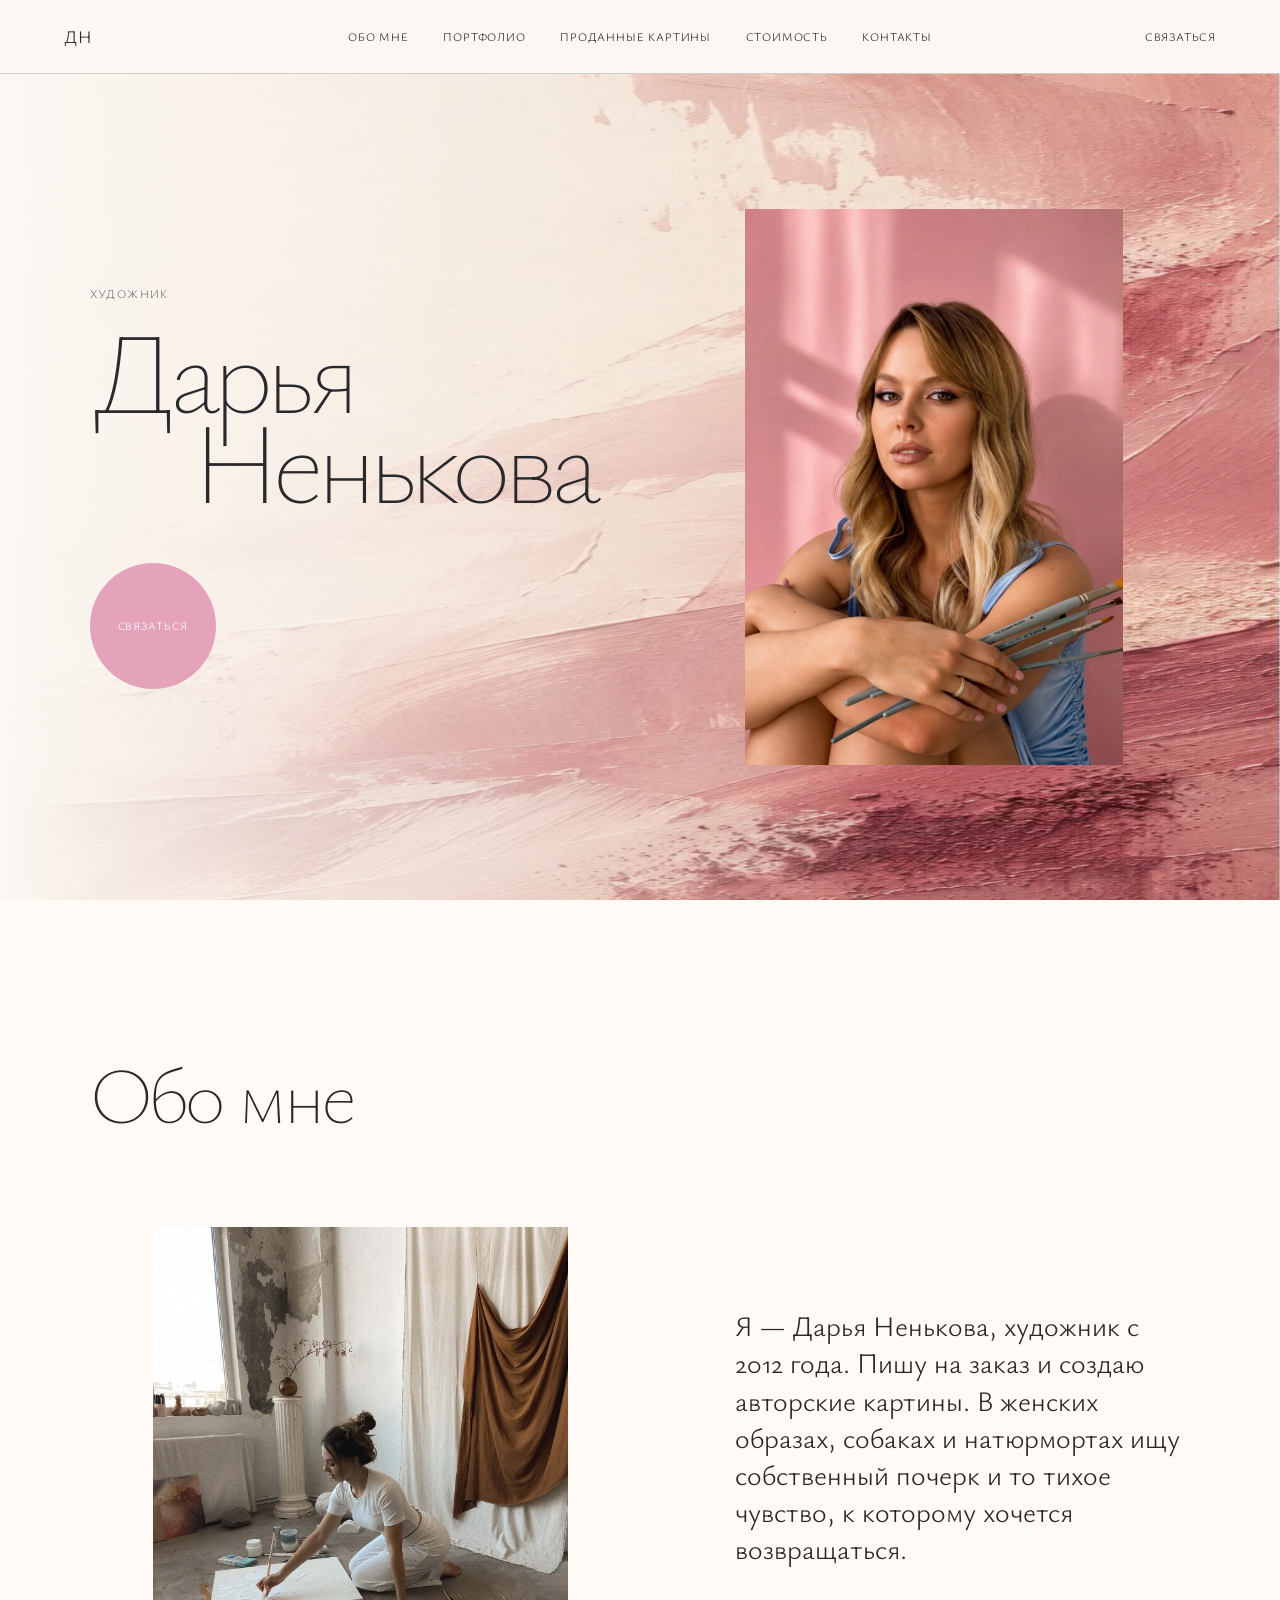
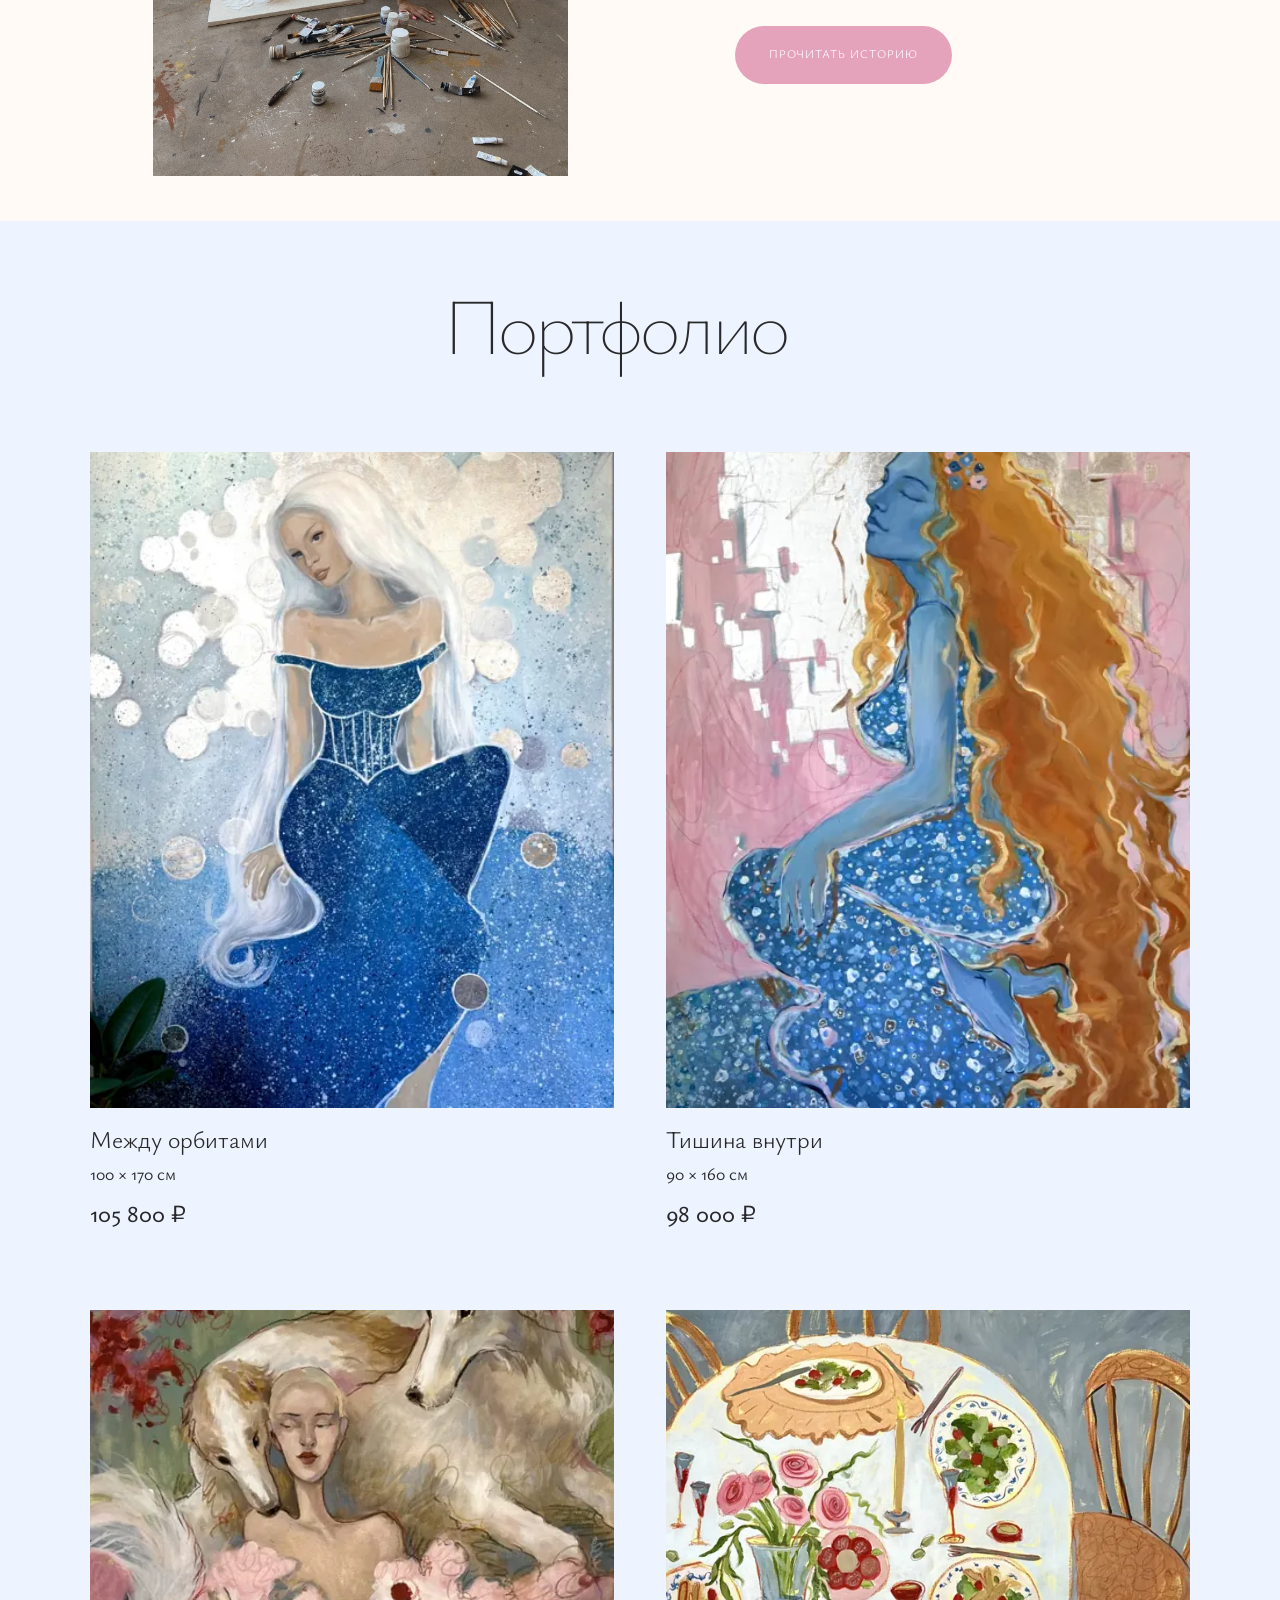
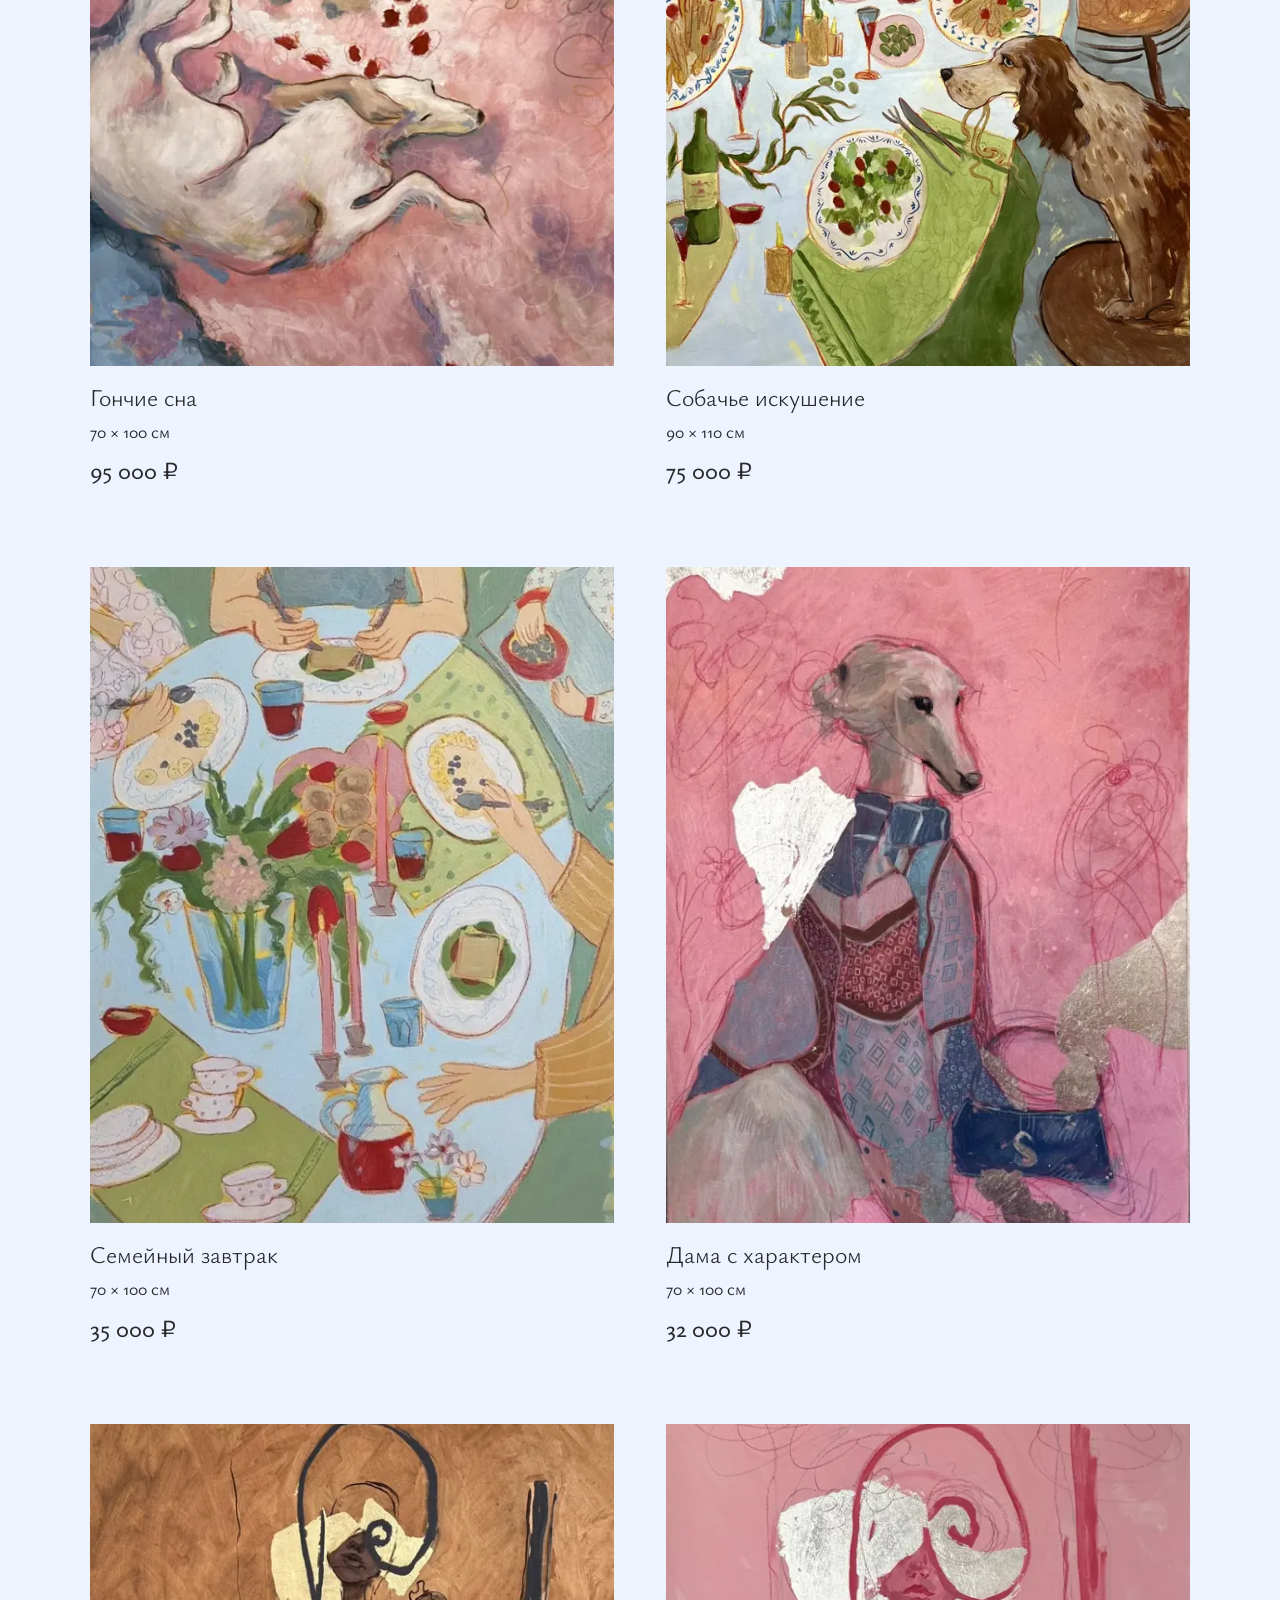
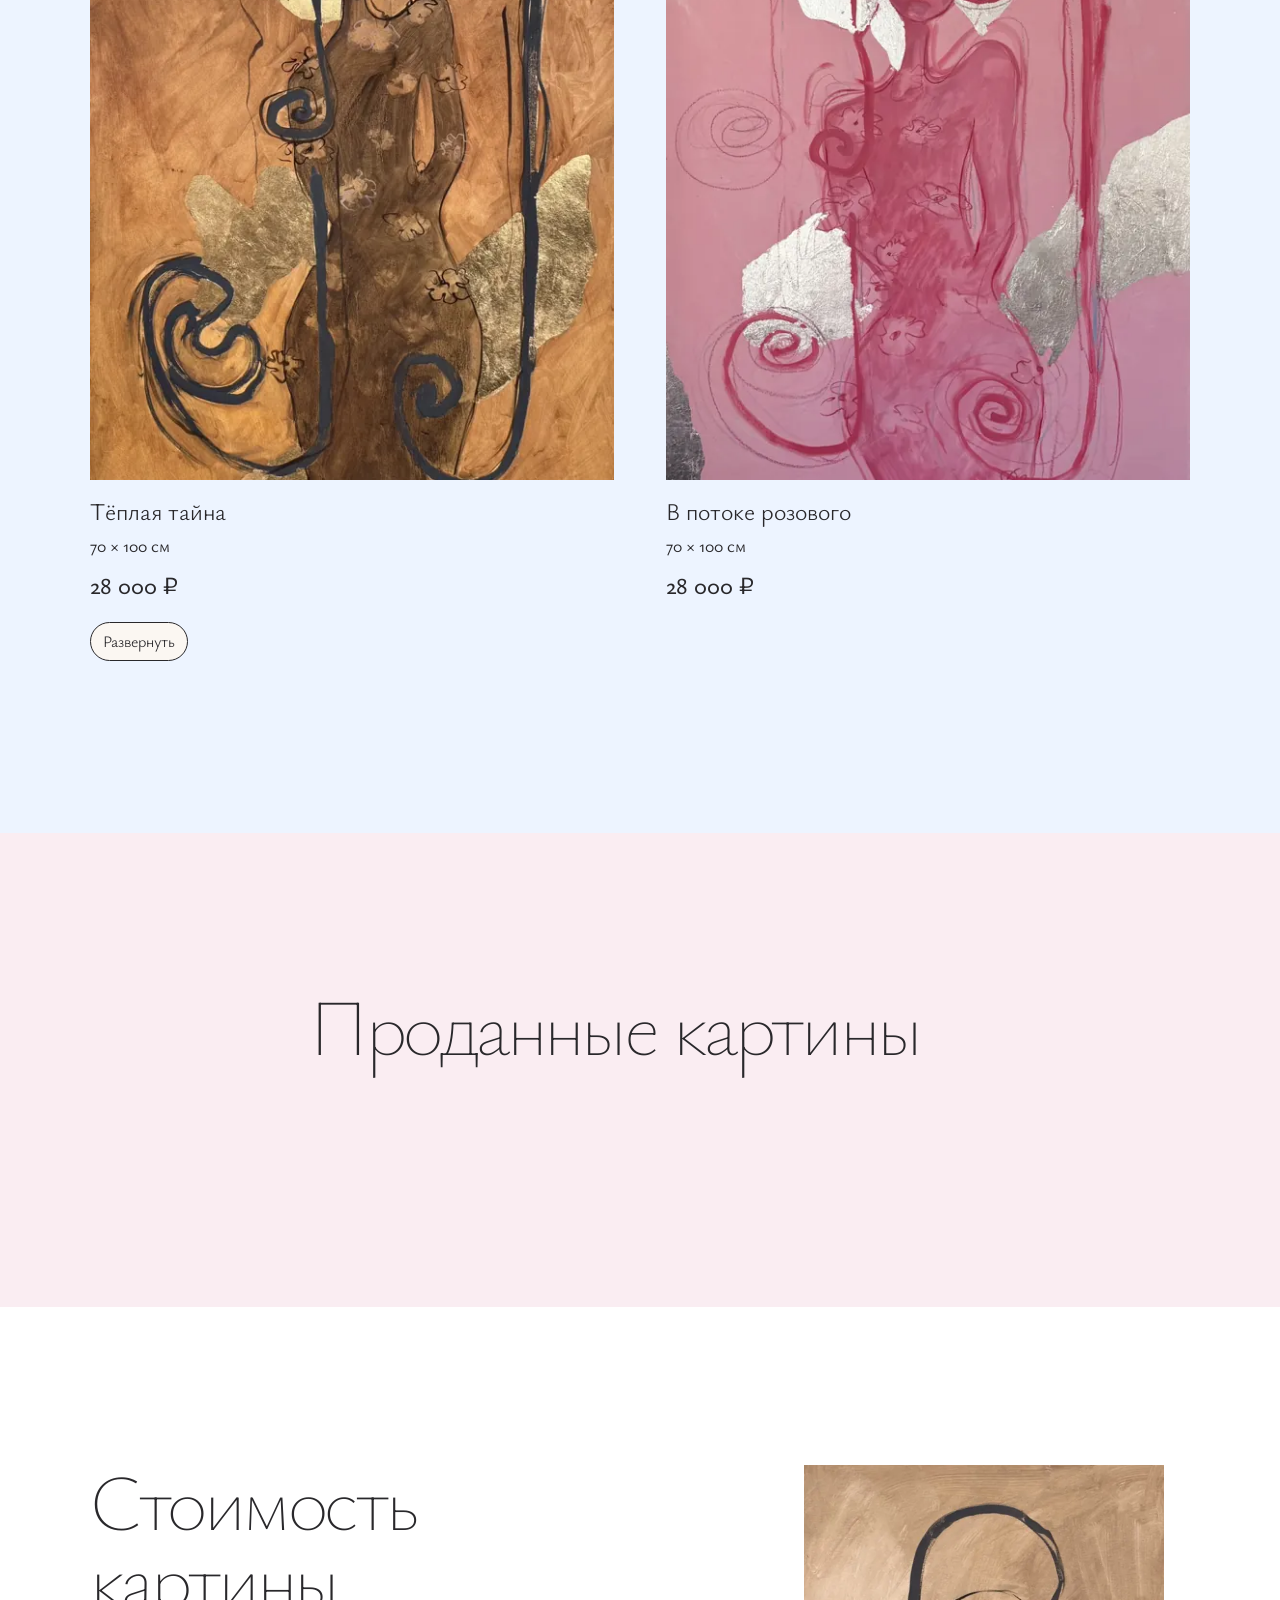
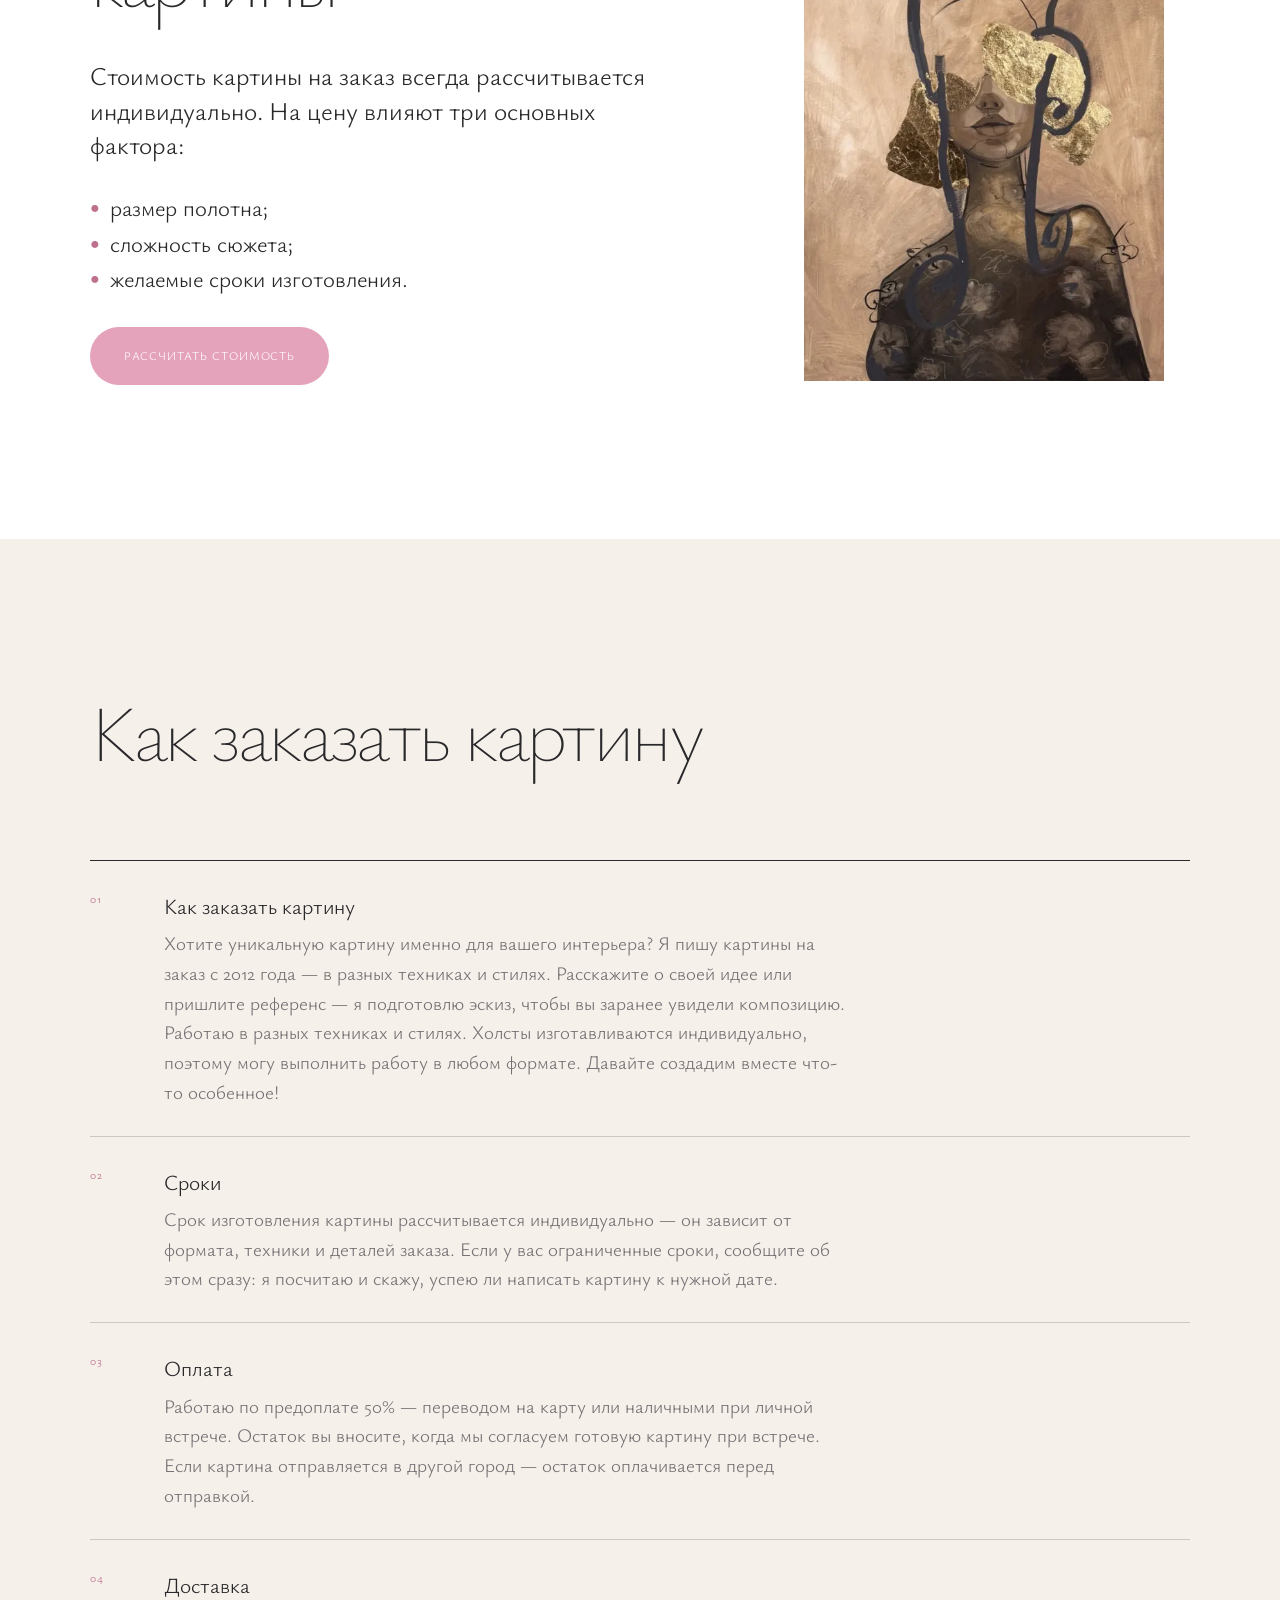
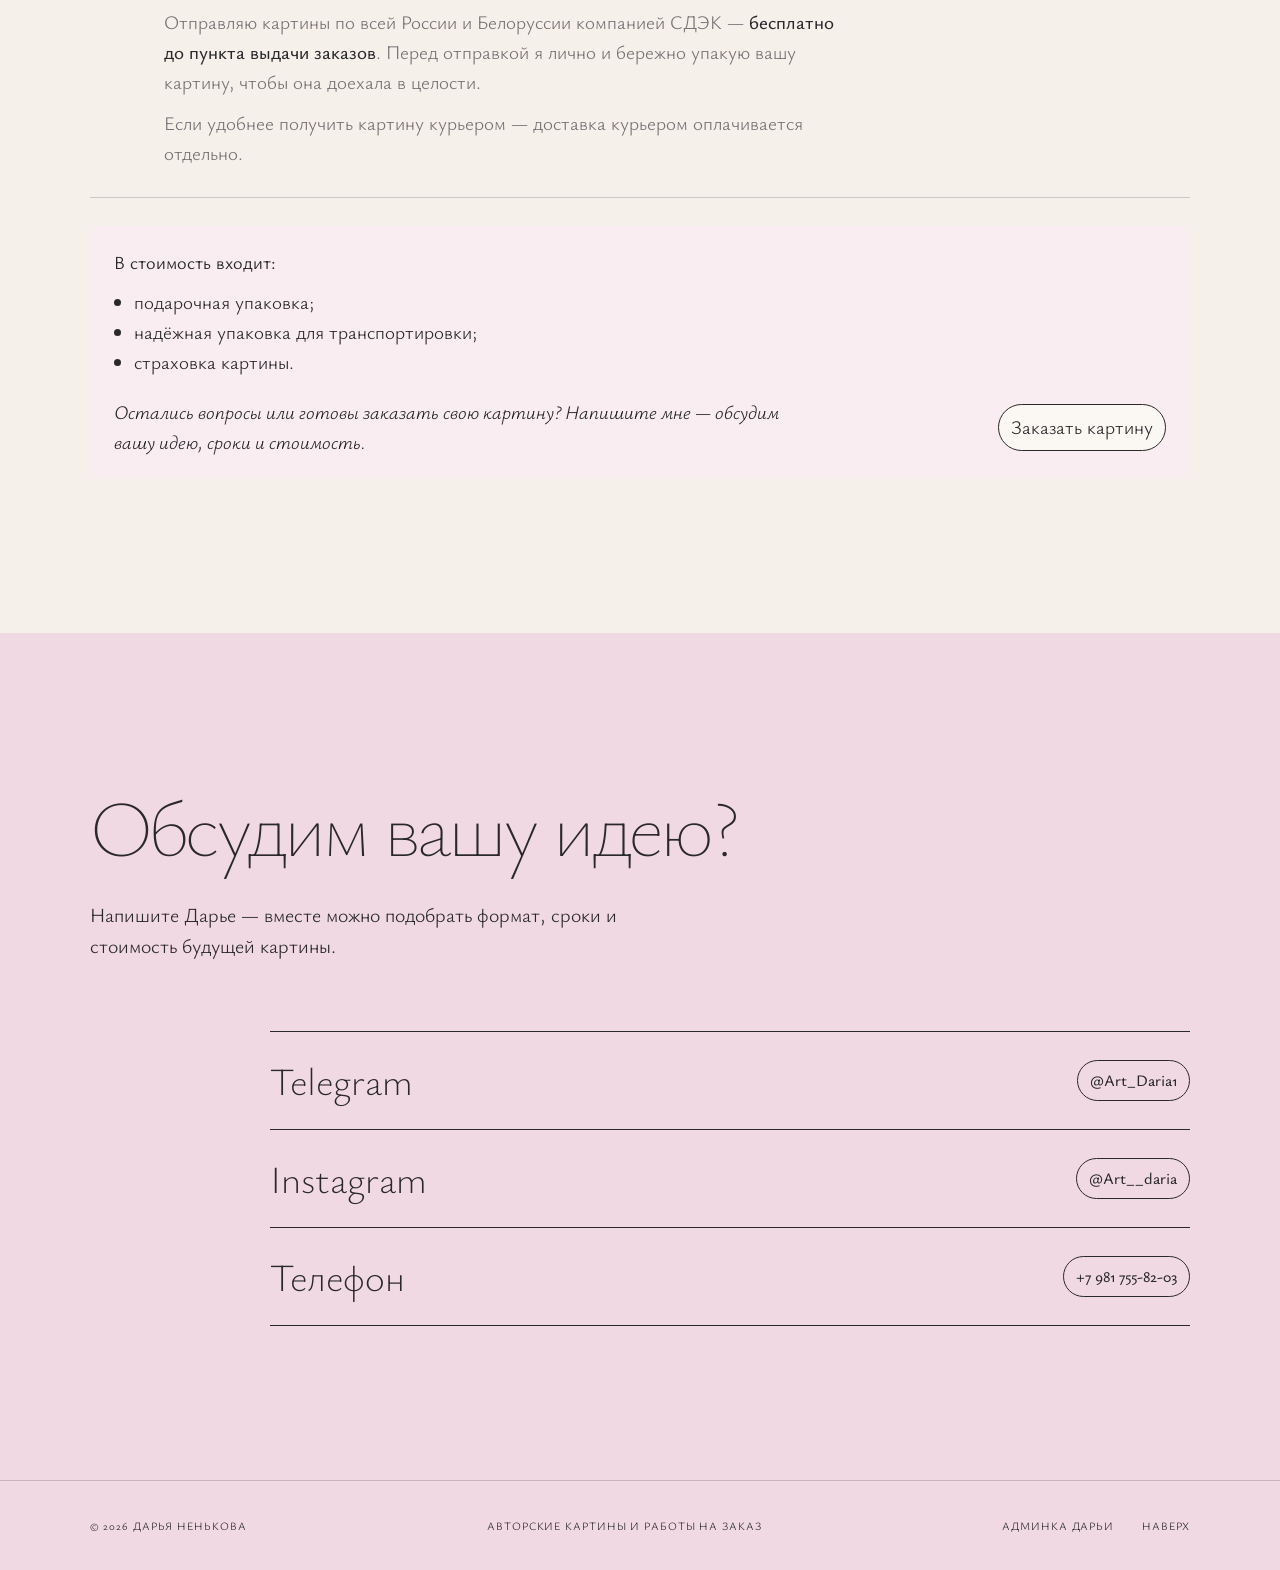
==== index.html @ 9dcfaa00 "Drop unused demo artwork references" ====
<!doctype html>
<html lang="ru">
<head>
  <meta charset="utf-8" />
  <meta name="viewport" content="width=device-width, initial-scale=1, viewport-fit=cover" />
  <meta name="theme-color" content="#fbf7f2" />
  <meta name="description" content="Дарья Ненькова — художница. Авторские картины и работы на заказ." />
  <title>Дарья Ненькова — художница</title>
  <link rel="preconnect" href="https://fonts.googleapis.com" />
  <link rel="preconnect" href="https://fonts.gstatic.com" crossorigin />
  <link href="https://fonts.googleapis.com/css2?family=Ysabeau:wght@100..500&display=swap" rel="stylesheet" />
  <link rel="stylesheet" href="styles.css?v=20261127-2" />
</head>
<body>
  <header class="site-header">
    <a class="brand" href="#top" aria-label="В начало страницы">ДН</a>
    <button class="menu-toggle" type="button" aria-expanded="false" aria-controls="site-nav">Меню</button>
    <nav id="site-nav" class="site-nav" aria-label="Основная навигация">
      <a href="#about">Обо мне</a><a href="#portfolio">Портфолио</a><a href="#sold">Проданные картины</a><a href="#pricing">Стоимость</a><a href="#contacts">Контакты</a>
    </nav>
    <a class="header-contact" href="#contacts">Связаться</a>
  </header>

  <main>
    <section id="top" class="hero" aria-labelledby="hero-title">
      <div class="hero-copy">
        <p class="eyebrow">Художник</p>
        <h1 id="hero-title"><span>Дарья</span><span>Ненькова</span></h1>
        <a class="circle-link" href="#contacts">Связаться</a>
      </div>
      <div class="hero-portrait cms-has-image"><img src="darya-portrait-clean.webp" alt="Дарья Ненькова с кистями" width="848" height="1248" fetchpriority="high" /></div>
    </section>

    <section id="about" class="about section-pad">
      <div class="section-title"><h2 data-edit-text="about-1">Обо мне</h2></div>
      <div class="about-layout">
        <img src="darya-studio.webp" alt="Дарья за работой в мастерской" width="1320" height="1746" loading="lazy" decoding="async" />
        <div class="about-text">
          <p id="about-short" class="lead" data-edit-text="about-2">Я — Дарья Ненькова, художник с 2012 года. Пишу на заказ и создаю авторские картины. В женских образах, собаках и натюрмортах ищу собственный почерк и то тихое чувство, к которому хочется возвращаться.</p>
          <div id="about-full" hidden>
            <p class="lead" data-edit-text="about-3">Я — Дарья Ненькова, художник с 2012 года. В своём творчестве совмещаю работу на заказ и создание авторских картин, а сейчас особенно внимательно ищу собственный почерк — тот самый узнаваемый ритм мазков, света и настроения, который делает каждую работу по-настоящему моей.</p>
            <p data-edit-text="about-4">В авторских картинах меня особенно притягивают три направления. Женские образы — это не просто портреты, а попытки поймать внутреннее состояние: задумчивость, лёгкую усталость, момент тишины, когда человек остаётся наедине с собой. Я стараюсь не идеализировать, а передавать живую эмоцию и характер.</p>
            <p data-edit-text="about-5">Собаки в моих работах — это про тепло, привязанность и простую искренность. Люблю показывать их не как «красивых моделей», а как настоящих компаньонов: немного неуклюжих, бесконечно преданных, с собственной маленькой историей в глазах.</p>
            <p data-edit-text="about-6">Натюрморты — мой способ замедлиться и разглядеть красоту в повседневности. Чашка на столе, ветка, ткань, игра теней — всё это становится поводом для разговора о спокойствии и внимательности к деталям.</p>
            <p data-edit-text="about-7">Для меня важно, чтобы картина не просто украшала интерьер, а становилась точкой опоры — тем самым тихим местом, куда хочется возвращаться взглядом снова и снова.</p>
          </div>
          <button id="about-toggle" class="soft-button" type="button" aria-expanded="false" aria-controls="about-full" style="border:0;cursor:pointer">Прочитать историю</button>
        </div>
      </div>
    </section>

    <section id="portfolio" class="portfolio section-pad">
      <div class="section-title centered"><h2 data-edit-text="portfolio-1">Портфолио</h2></div>
      <div id="project-grid" class="art-grid" aria-label="Картины в наличии"></div>
      <div class="catalog-tools"><button id="art-more" type="button">Развернуть</button><button id="art-less" type="button" hidden>Свернуть</button></div>
      <template id="featured-work">
        <a class="art-card" href="inner-light.html">
          <img loading="lazy" decoding="async" src="inner-light-preview.webp" alt="Картина «Внутренний свет»" />
          <span class="art-card-copy"><strong>Внутренний свет</strong><span>50 × 75 см</span><small>27 000 ₽</small></span>
        </a>
        <a class="art-card" href="dog-temptation.html">
          <img loading="lazy" decoding="async" src="dog-temptation-preview.webp" alt="Картина «Собачье искушение»" />
          <span class="art-card-copy"><strong>Собачье искушение</strong><span>90 × 110 см</span><small>75 000 ₽</small></span>
        </a>
        <a class="art-card" href="family-breakfast.html">
          <img loading="lazy" decoding="async" src="family-breakfast-preview.webp" alt="Картина «Семейный завтрак»" />
          <span class="art-card-copy"><strong>Семейный завтрак</strong><span>70 × 100 см</span><small>35 000 ₽</small></span>
        </a>
        <a class="art-card" href="warm-mystery.html">
          <img loading="lazy" decoding="async" src="warm-mystery-preview.webp" alt="Картина «Тёплая тайна»" />
          <span class="art-card-copy"><strong>Тёплая тайна</strong><span>70 × 100 см</span><small>28 000 ₽</small></span>
        </a>
        <a class="art-card" href="in-the-flow-of-pink.html">
          <img loading="lazy" decoding="async" src="in-the-flow-of-pink-preview.webp" alt="Картина «В потоке розового»" />
          <span class="art-card-copy"><strong>В потоке розового</strong><span>70 × 100 см</span><small>28 000 ₽</small></span>
        </a>
        <a class="art-card" href="lady-with-character.html">
          <img loading="lazy" decoding="async" src="lady-with-character-preview.webp" alt="Картина «Дама с характером»" />
          <span class="art-card-copy"><strong>Дама с характером</strong><span>70 × 100 см</span><small>32 000 ₽</small></span>
        </a>
        <a class="art-card" href="between-orbits.html">
          <img loading="lazy" decoding="async" src="between-orbits-preview.webp" alt="Картина «Между орбитами»" />
          <span class="art-card-copy"><strong>Между орбитами</strong><span>100 × 170 см</span><small>105 800 ₽</small></span>
        </a>
        <a class="art-card" href="silence-within.html">
          <img loading="lazy" decoding="async" src="silence-within-preview.webp" alt="Картина «Тишина внутри»" />
          <span class="art-card-copy"><strong>Тишина внутри</strong><span>90 × 160 см</span><small>98 000 ₽</small></span>
        </a>
        <a class="art-card" href="dream-hounds.html">
          <img loading="lazy" decoding="async" src="dream-hounds-preview.webp" alt="Картина «Гончие сна»" />
          <span class="art-card-copy"><strong>Гончие сна</strong><span>70 × 100 см</span><small>95 000 ₽</small></span>
        </a>
      </template>
    </section>
    <section class="commissions section-pad" id="sold">
      <div class="section-title centered"><h2 data-edit-text="sold-1">Проданные картины</h2></div>
      <div id="sold-grid" class="art-grid" aria-label="Проданные картины">
      </div>
    </section>

    <section id="pricing" class="pricing section-pad">
      <div class="pricing-copy">
        <h2 data-edit-text="pricing-1">Стоимость картины</h2>
        <p class="pricing-lead" data-edit-text="pricing-2">Стоимость картины на заказ всегда рассчитывается индивидуально. На цену влияют три основных фактора:</p>
        <ul><li data-edit-text="pricing-3">размер полотна;</li><li data-edit-text="pricing-4">сложность сюжета;</li><li data-edit-text="pricing-5">желаемые сроки изготовления.</li></ul>
        <a class="soft-button" href="#contacts">Рассчитать стоимость</a>
      </div>
      <figure class="pricing-art" id="pricing-carousel"><img src="inner-light-preview.webp" width="900" height="1125" alt="Картина «Внутренний свет»" /></figure>
    </section>

    <section id="order" class="order section-pad">
      <div class="section-title"><h2 data-edit-text="order-1">Как заказать картину</h2></div>
      <div class="order-layout">
        <div class="order-steps">
          <article><span>01</span><div><h3 data-edit-text="order-2">Как заказать картину</h3><p data-edit-text="order-3">Хотите уникальную картину именно для вашего интерьера? Я пишу картины на заказ с 2012 года — в разных техниках и стилях. Расскажите о своей идее или пришлите референс — я подготовлю эскиз, чтобы вы заранее увидели композицию. Работаю в разных техниках и стилях. Холсты изготавливаются индивидуально, поэтому могу выполнить работу в любом формате. Давайте создадим вместе что-то особенное!</p></div></article>
          <article><span>02</span><div><h3 data-edit-text="order-4">Сроки</h3><p data-edit-text="order-5">Срок изготовления картины рассчитывается индивидуально — он зависит от формата, техники и деталей заказа. Если у вас ограниченные сроки, сообщите об этом сразу: я посчитаю и скажу, успею ли написать картину к нужной дате.</p></div></article>
          <article><span>03</span><div><h3 data-edit-text="order-6">Оплата</h3><p data-edit-text="order-7">Работаю по предоплате 50% — переводом на карту или наличными при личной встрече. Остаток вы вносите, когда мы согласуем готовую картину при встрече. Если картина отправляется в другой город — остаток оплачивается перед отправкой.</p></div></article>
          <article><span>04</span><div><h3 data-edit-text="order-8">Доставка</h3><p>Отправляю картины по всей России и Белоруссии компанией СДЭК — <strong>бесплатно до пункта выдачи заказов</strong>. Перед отправкой я лично и бережно упакую вашу картину, чтобы она доехала в целости.</p><p data-edit-text="order-9">Если удобнее получить картину курьером — доставка курьером оплачивается отдельно.</p></div></article>
          <div class="order-includes">
            <h3 data-edit-text="order-10">В стоимость входит:</h3>
            <ul><li data-edit-text="order-11">подарочная упаковка;</li><li data-edit-text="order-12">надёжная упаковка для транспортировки;</li><li data-edit-text="order-13">страховка картины.</li></ul>
            <div class="order-contact-row">
              <p><em>Остались вопросы или готовы заказать свою картину? Напишите мне — обсудим вашу идею, сроки и стоимость.</em></p>
              <a class="artwork-contact-button" href="#contacts">Заказать картину</a>
            </div>
          </div>
        </div>
      </div>
    </section>

    <section id="contacts" class="contacts section-pad">
      <h2 data-edit-text="contacts-1">Обсудим вашу идею?</h2>
      <p class="contacts-intro" data-edit-text="contacts-2">Напишите Дарье — вместе можно подобрать формат, сроки и стоимость будущей картины.</p>
      <div class="contact-links">
        <a href="https://t.me/Art_Daria1"><span>Telegram</span><small class="contact-pill">@Art_Daria1</small></a>
        <a href="https://www.instagram.com/Art__daria/"><span>Instagram</span><small class="contact-pill">@Art__daria</small></a>
        <a href="tel:+79817558203"><span>Телефон</span><small class="contact-pill">+7 981 755-82-03</small></a>
      </div>
    </section>
  </main>

  <footer><span>© 2026 Дарья Ненькова</span><span>Авторские картины и работы на заказ</span><span class="footer-actions"><a href="admin.html">Админка Дарьи</a><a href="#top">Наверх</a></span></footer>

  <dialog id="work-dialog" class="work-dialog" aria-labelledby="dialog-title">
    <button class="dialog-close" type="button" aria-label="Закрыть">Закрыть</button>
    <div class="dialog-layout">
      <div class="dialog-gallery">
        <img id="dialog-image" alt="" />
        <div class="gallery-controls">
          <button class="gallery-arrow prev" type="button" aria-label="Предыдущее фото">←</button>
          <div id="dialog-thumbs" class="dialog-thumbs" aria-label="Другие ракурсы"></div>
          <button class="gallery-arrow next" type="button" aria-label="Следующее фото">→</button>
        </div>
      </div>
      <div class="dialog-copy">
        <p id="dialog-kicker">Авторская работа</p><h2 id="dialog-title">Название картины</h2><p id="dialog-price"></p><p id="dialog-description"></p>
        <dl><div><dt>Размер</dt><dd id="dialog-size"></dd></div><div><dt>Год</dt><dd id="dialog-year">2026</dd></div><div><dt>Материалы</dt><dd id="dialog-materials">Холст, акрил</dd></div></dl>
        <details id="description-more" class="artwork-description" hidden><summary>Описание <span aria-hidden="true">↓</span></summary><div class="description-reveal"><p id="description-rest"></p></div></details>
        <button type="button" class="dialog-contact" data-artwork-contact>Заказать</button>
      </div>
    </div>
  </dialog>

  <dialog id="portfolio-artwork" class="work-dialog" aria-label="Картина"></dialog>
  <script src="artwork-pages.js?v=20261127-4"></script>
  <script src="artwork-contact.js"></script>
  <script src="script.js?v=20261127-5"></script>
</body>
</html>
---- styles.css ----
:root {
  --paper: #fbf7f2;
  --blue: #edf4ff;
  --blush: #faedf2;
  --rose: #e5a2bb;
  --rose-dark: #be718f;
  --ink: #29282b;
  --muted: #777175;
  --line: rgba(41, 40, 43, .2);
  --font: Ysabeau, Arial, sans-serif;
}

* { box-sizing: border-box; }
html { width: 100%; scroll-behavior: smooth; }
body { width: 100%; min-width: 0; margin: 0; overflow-x: hidden; background: var(--paper); color: var(--ink); font: 300 16px/1.55 var(--font); }
body:has(dialog[open]) { overflow: hidden; }
img { display: block; max-width: 100%; }
a { color: inherit; text-decoration: none; }
button { color: inherit; font: inherit; }

.site-header { position: sticky; z-index: 20; top: 0; min-height: 74px; display: grid; grid-template-columns: 1fr auto 1fr; align-items: center; gap: 30px; padding: 0 clamp(22px, 5vw, 80px); border-bottom: 1px solid var(--line); background: rgba(251, 247, 242, .94); backdrop-filter: blur(14px); }
.brand { justify-self: start; font-size: 1.1rem; font-weight: 300; letter-spacing: .08em; }
.site-nav { display: flex; gap: clamp(18px, 2.7vw, 42px); font-size: .72rem; letter-spacing: .07em; text-transform: uppercase; }
.site-nav a, .header-contact { transition: color .2s; }
.site-nav a:hover, .header-contact:hover { color: var(--rose-dark); }
.header-contact { justify-self: end; font-size: .72rem; letter-spacing: .07em; text-transform: uppercase; }
.menu-toggle { display: none; justify-self: end; padding: 0; border: 0; background: transparent; text-transform: uppercase; }

.hero { position: relative; min-height: calc(100svh - 74px); display: grid; grid-template-columns: minmax(0, 1.12fr) minmax(320px, .88fr); align-items: center; gap: clamp(45px, 7vw, 120px); padding: clamp(70px, 10vh, 130px) clamp(24px, 7vw, 110px); overflow: hidden; }
.hero-copy { position: relative; z-index: 2; }
.eyebrow, .section-index, .section-title > p { margin: 0 0 22px; color: var(--muted); font-size: .73rem; letter-spacing: .12em; text-transform: uppercase; }
.hero h1 { max-width: 750px; margin: 0; font: 100 clamp(5rem, 9vw, 10.5rem)/.78 var(--font); letter-spacing: -.06em; }
.hero h1 span { display: block; }
.hero h1 span + span { margin-left: clamp(40px, 8vw, 130px); }
.circle-link { width: 126px; aspect-ratio: 1; display: inline-flex; align-items: center; justify-content: center; margin-top: 58px; border-radius: 50%; background: var(--rose); color: white; font-size: .71rem; letter-spacing: .08em; text-transform: uppercase; transition: transform .25s, background .25s; }
.circle-link:hover { transform: scale(1.05); background: var(--rose-dark); }
.hero-portrait { position: relative; z-index: 2; width: min(100%, 510px); aspect-ratio: 4 / 5; display: flex; align-items: flex-end; padding: 26px; justify-self: end; background: radial-gradient(circle at 50% 25%, #edc7d2 0, #c98c9e 37%, #654d56 100%); color: white; font-size: .72rem; letter-spacing: .06em; text-transform: uppercase; }
.hero-portrait::before { content: ""; position: absolute; inset: 15% 24% 0; border-radius: 48% 48% 12% 12%; background: rgba(41, 35, 39, .56); }
.hero-portrait.cms-has-image::before { display: none; }
.hero-portrait:has(> img) { padding: 0; background: transparent; }
.hero-portrait > img { position: absolute; inset: 0; width: 100%; height: 100%; object-fit: contain; object-position: left center; }
.hero-portrait span { position: relative; z-index: 1; }
.hero {
  background: linear-gradient(90deg, #fbf7f2 0%, #fbf7f200 70%),
    url("hero-background-art.webp") center / 301% 100% no-repeat, var(--paper);
}

.section-pad { padding: clamp(90px, 12vw, 170px) clamp(22px, 7vw, 110px); }
.section-title { margin-bottom: clamp(55px, 7vw, 95px); }
.section-title.centered { text-align: center; }
.section-title h2, .pricing h2, .contacts h2 { max-width: 1050px; margin: 0; font: 100 clamp(3.1rem, 6.2vw, 7rem)/.98 var(--font); letter-spacing: -.045em; }

.about { background: #fffaf6; }
.about-layout { display: grid; grid-template-columns: minmax(0, 1fr) minmax(0, .86fr); gap: clamp(50px, 9vw, 150px); align-items: center; }
.about-photo { min-height: 560px; display: flex; align-items: flex-end; padding: 24px; background: linear-gradient(145deg, rgba(255,255,255,.15), transparent), url('met-437984.jpg') center / cover; color: white; font-size: .75rem; letter-spacing: .08em; text-transform: uppercase; }
.about-text { max-width: 600px; }
#about .about-layout > img { width: min(calc(100% - 12px), 415px); height: auto; justify-self: center; position: relative; left: 6px; top: 6px; }
#about { padding-bottom: clamp(24px, 4vw, 56px); }
#portfolio { padding-top: clamp(32px, 5vw, 68px); }
.about-text .lead { margin-top: 0; font-size: clamp(1.45rem, 2.2vw, 2.25rem); line-height: 1.32; }
.about-text p:not(.lead) { color: var(--muted); }
#about-full p { color: var(--ink); font-size: clamp(1.2rem, 2vw, 1.4rem); font-weight: 400; line-height: 1.55; }
.soft-button { min-height: 58px; display: inline-flex; align-items: center; justify-content: center; margin-top: 30px; padding: 0 34px; border-radius: 999px; background: var(--rose); color: white; font-size: .73rem; letter-spacing: .08em; text-transform: uppercase; transition: background .25s, transform .25s; }
.soft-button:hover { background: var(--rose-dark); transform: translateY(-2px); }

.portfolio { background: var(--blue); }
.commissions { background: var(--blush); }
.project-card { width: min(100%, 820px); display: block; margin: 0 auto; padding: 0; border: 0; background: transparent; text-align: left; cursor: pointer; }
.project-cover { display: block; overflow: hidden; background: #dce7f6; }
.project-cover img { width: 100%; aspect-ratio: 16 / 10; object-fit: cover; transition: transform .8s cubic-bezier(.2,.7,.2,1); }
.project-card:hover .project-cover img { transform: scale(1.018); }
.project-copy { display: flex; align-items: baseline; justify-content: space-between; gap: 24px; padding-top: 20px; border-bottom: 1px solid var(--ink); padding-bottom: 16px; }
.project-copy strong { font: 200 clamp(1.8rem, 3.5vw, 3.8rem)/1 var(--font); }
.project-copy small { color: var(--muted); font-size: .82rem; letter-spacing: .09em; }
.project-note { width: min(100%, 820px); }
.art-grid { width: min(100%, 1120px); display: grid; grid-template-columns: repeat(2, minmax(0, 1fr)); gap: clamp(44px, 6vw, 88px) clamp(24px, 4vw, 64px); margin: 0 auto; }
.art-card { min-width: 0; padding: 0; border: 0; background: transparent; text-align: left; cursor: pointer; }
.artwork-page { max-width: 880px; margin: auto; padding: 24px clamp(20px, 5vw, 48px) 64px; font-size: 1.125rem; }
.artwork-page > img { width: 100%; height: auto; margin: 20px 0 26px; }
.artwork-page h1 { font-size: clamp(1.9rem, 5vw, 3.2rem); font-weight: 300; line-height: 1.12; }
.artwork-page .artwork-price { font-size: 1.5rem; font-weight: 500; }
.artwork-page { max-width: 1440px; display: grid; grid-template-columns: minmax(0, 1.55fr) minmax(0, 1fr); align-items: start; column-gap: clamp(12px, 3vw, 48px); row-gap: 16px; padding-top: 14px; }
.artwork-page > a { grid-area: 1 / 1 / 2 / -1; justify-self: start; display: inline-flex; align-items: center; min-height: 44px; padding: 0 16px; background: var(--rose); border-radius: 999px; color: var(--ink); font-weight: 500; }
.artwork-page > img { grid-area: 2 / 1; margin: 0; width: 100%; max-height: calc(100svh - 90px); object-fit: contain; object-position: top left; }
.artwork-page-details > p { margin: .65em 0; }
.artwork-description summary { display: inline-flex; align-items: center; gap: .6em; padding: .55em .8em; background: var(--ink); color: white; border-radius: 999px; cursor: pointer; font-weight: 500; }
.artwork-description summary::-webkit-details-marker { display: none; }
.artwork-description[open] summary span { transform: rotate(90deg); }
.artwork-page-details { grid-area: 2 / 2; min-width: 0; overflow-wrap: anywhere; font-weight: 400; }
.artwork-page-details h1 { margin: 0 0 .55em; }
.artwork-page { max-width: 1600px; column-gap: clamp(12px, 2.2vw, 32px); font-size: clamp(1.125rem, 1.65vw, 1.5rem); }
.artwork-page > img { width: auto; max-width: 100%; justify-self: end; }
#portfolio-artwork { width: min(1600px, calc(100% - 24px)); }
#portfolio-artwork .artwork-page { padding: 12px; row-gap: 8px; }
#portfolio-artwork .artwork-page > img { max-height: calc(100svh - 112px); object-fit: contain; }
.artwork-page > .artwork-description { grid-column: 1 / -1; }
#portfolio-artwork .artwork-page { grid-template-columns: minmax(0, 1.65fr) minmax(0, 1fr); }
#portfolio-artwork .artwork-page > img { width: 100%; justify-self: stretch; }
#portfolio-artwork .artwork-description summary[hidden] { display: none; }
.artwork-description-button { margin-top: 6px; padding: 8px 12px; border: 0; border-radius: 999px; background: var(--ink); color: white; cursor: pointer; }
.artwork-description-button span { display: inline-block; width: 0; opacity: 0; transform: translateY(-4px); transition: width .2s, opacity .2s, transform .2s; }
.artwork-description-button[aria-expanded="true"] span { width: 1.2em; opacity: 1; transform: translateY(0); }
#portfolio-artwork .artwork-description[open] > p { margin: .6em 0 0; animation: artwork-enter .2s ease-out both; }
.catalog-tools { width: min(100%, 1120px); margin: 18px auto; display: flex; flex-wrap: wrap; gap: 12px; }
.catalog-tools select, .catalog-tools button { font: inherit; color: var(--ink); background: var(--paper); border: 1px solid var(--ink); border-radius: 999px; padding: 6px 12px; }
.catalog-tools button:not([hidden]) { cursor: pointer; }
#project-grid > [hidden] { display: none; }
@media (max-width: 720px) {
  .artwork-page { grid-template-columns: minmax(0, 1.3fr) minmax(0, 1fr); }
  #portfolio-artwork .artwork-page { grid-template-columns: minmax(0, 1.55fr) minmax(0, 1fr); column-gap: 9px; }
}
#work-dialog .dialog-gallery > img { max-height: min(65svh, calc(100svh - 155px)); object-fit: contain; }
#portfolio-artwork.is-closing { animation: artwork-enter .22s ease-in reverse both; }
#pricing-carousel img { height: auto; object-fit: contain; }
#pricing-carousel img { aspect-ratio: 4 / 5; }
@media (min-width: 921px) {
  .about-text, .order-steps, .contacts-intro { font-size: 1.2rem; }
  .art-card-copy strong { font-size: 1.5rem; }
}
@media (prefers-reduced-motion: reduce) {
  #portfolio-artwork.is-closing { animation: none; }
}
@media (max-width: 600px) {
  .artwork-page { padding-inline: 10px; grid-template-columns: minmax(0, 1.1fr) minmax(0, 1fr); font-size: 1.0625rem; }
  .artwork-page h1 { font-size: clamp(1.2rem, 5vw, 1.9rem); font-weight: 400; }
  .artwork-page .artwork-price { font-size: 1.2rem; }
}
.art-card img { width: 100%; aspect-ratio: 4 / 5; object-fit: cover; background: #e8e3df; transition: transform .65s cubic-bezier(.2,.7,.2,1), filter .3s; }
.art-card:hover img { transform: translateY(-6px); filter: saturate(1.04); }
.art-card-copy { display: flex; justify-content: space-between; gap: 20px; padding-top: 16px; }
.art-card-copy strong { font-size: clamp(1.05rem, 1.5vw, 1.4rem); font-weight: 300; line-height: 1.25; }
.art-card-copy small { color: var(--muted); font-size: .75rem; text-align: right; }
#portfolio .art-card-copy > span, #commissions .art-card-copy small { color: var(--ink); font-size: 1.125rem; font-weight: 400; text-align: left; }
#commissions .art-card-copy { flex-direction: column; gap: 5px; }
#commissions .art-card-copy strong { font-size: clamp(1.2rem, 2vw, 1.5rem); font-weight: 400; }
.section-note { max-width: 1120px; margin: 52px auto 0; color: var(--muted); font-size: .8rem; }
.compact .art-card img { aspect-ratio: 1 / 1; }

.pricing { display: grid; grid-template-columns: minmax(0, 1fr) minmax(360px, .72fr); gap: clamp(55px, 9vw, 140px); align-items: center; background: white; }
.pricing-copy { max-width: 720px; }
.pricing-lead { max-width: 650px; margin: 42px 0 28px; font-size: clamp(1.25rem, 2vw, 1.85rem); line-height: 1.35; }
.pricing ul { margin: 0; padding: 0; list-style: none; font-size: clamp(1.18rem, 1.8vw, 1.65rem); }
.pricing li::before { content: "•"; margin-right: 10px; color: var(--rose-dark); }
.pricing-art { margin: 0; }
.pricing-art img { width: 100%; aspect-ratio: 4 / 5; object-fit: cover; }
.pricing-art figcaption { padding-top: 13px; color: var(--muted); font-size: .78rem; }

.order { background: #f6f0ea; }
.order-layout { display: grid; grid-template-columns: minmax(320px, .75fr) minmax(0, 1.25fr); gap: clamp(55px, 9vw, 140px); align-items: start; }
.wrapped-art { min-height: 600px; display: flex; align-items: flex-end; padding: 24px; background: linear-gradient(120deg, transparent 49.2%, #b94862 49.4%, #b94862 51%, transparent 51.2%), linear-gradient(30deg, #c9b49f, #9d8775); color: white; font-size: .72rem; letter-spacing: .08em; text-transform: uppercase; }
.order-steps { border-top: 1px solid var(--ink); }
.order-steps article { display: grid; grid-template-columns: 52px 1fr; gap: 22px; padding: 28px 0; border-bottom: 1px solid var(--line); }
.order-steps article > span { color: var(--rose-dark); font-size: .75rem; letter-spacing: .08em; }
.order-steps h3 { margin: 0 0 7px; font-size: 1.35rem; font-weight: 300; }
.order-steps p { max-width: 690px; margin: 0; color: var(--muted); }
.order-steps article p + p { margin-top: 12px; }
.order-steps strong { color: var(--ink); font-weight: 500; }
.order-includes { margin: 28px 0 0; padding: 22px 24px; background: var(--blush); color: var(--ink) !important; }
.order-includes h3 { margin: 0 0 12px; font-size: 1.15rem; font-weight: 400; }
.order-includes ul { margin: 0 0 20px; padding-left: 20px; }
.order-includes p { color: var(--ink); }

.contacts { background: #f1d9e3; }
.contacts h2 { max-width: 940px; }
.contacts-intro { max-width: 610px; margin: 35px 0 70px; font-size: 1.25rem; }
.contact-links { max-width: 920px; margin-left: auto; border-top: 1px solid var(--ink); }
.contact-links a { min-height: 98px; display: grid; grid-template-columns: 1fr auto; gap: 20px; align-items: center; border-bottom: 1px solid var(--ink); }
.contact-links span { font: 200 clamp(1.65rem, 3vw, 2.7rem)/1 var(--font); }
.contact-links small { color: var(--muted); }
.contact-links .contact-pill { border: 1px solid var(--ink); border-radius: 999px; padding: 7px 12px; color: var(--ink); font-size: 1rem; font-weight: 500; white-space: nowrap; }
.contact-links a:has(.contact-pill) { gap: 8px; }
.contact-links a:hover .contact-pill, .contact-links a:focus-visible .contact-pill { background: var(--ink); color: white; }
footer { min-height: 90px; display: flex; align-items: center; justify-content: space-between; gap: 24px; padding: 24px clamp(22px, 7vw, 110px); border-top: 1px solid var(--line); background: #f1d9e3; font-size: .7rem; letter-spacing: .08em; text-transform: uppercase; }
.footer-actions { display: flex; gap: 28px; }

.project-dialog { width: min(1180px, calc(100% - 32px)); max-height: calc(100svh - 32px); padding: 0 clamp(22px, 6vw, 80px) clamp(50px, 7vw, 90px); border: 0; background: var(--blue); color: var(--ink); }
.project-dialog::backdrop { background: rgba(24, 22, 24, .72); backdrop-filter: blur(5px); }
.project-dialog-head { position: sticky; z-index: 3; top: 0; display: flex; align-items: flex-start; justify-content: space-between; gap: 30px; padding: 38px 0 32px; background: rgba(237,244,255,.96); border-bottom: 1px solid var(--line); }
.project-dialog-head p { margin: 0 0 8px; color: var(--muted); font-size: .72rem; letter-spacing: .1em; text-transform: uppercase; }
.project-dialog-head h2 { margin: 0; font: 100 clamp(2.8rem, 6vw, 6.3rem)/.92 var(--font); letter-spacing: -.045em; }
.project-close { padding: 10px 0; border: 0; background: transparent; font-size: .72rem; letter-spacing: .08em; text-transform: uppercase; cursor: pointer; }
.project-grid { padding-top: clamp(36px, 6vw, 72px); }

.work-dialog { width: min(1180px, calc(100% - 32px)); max-height: calc(100svh - 32px); padding: 0; border: 0; background: var(--paper); color: var(--ink); }
.work-dialog::backdrop { background: rgba(24, 22, 24, .76); backdrop-filter: blur(5px); }
.work-dialog[open] { animation: artwork-enter .32s ease-out both; }
.work-dialog[open] .dialog-copy { animation: artwork-enter .42s .08s ease-out both; }
@keyframes artwork-enter {
  from { opacity: 0; transform: translateY(18px); }
  to { opacity: 1; transform: translateY(0); }
}
@media (prefers-reduced-motion: reduce) {
  .work-dialog[open], .work-dialog[open] .dialog-copy { animation: none; }
}
#portfolio .art-card-copy { flex-direction: column; align-items: flex-start; gap: 5px; }
#portfolio .art-card-copy small, #dialog-price { color: var(--ink); font-size: 1rem; }
#portfolio .art-card-copy, #sold .art-card-copy { flex-direction: column; align-items: flex-start; gap: 6px; overflow-wrap: anywhere; }
#portfolio .art-card-copy strong, #sold .art-card-copy strong { font-size: clamp(1.125rem, 2.2vw, 1.5rem); }
#portfolio .art-card-copy small, #sold .art-card-copy small, #dialog-price {
  color: var(--ink);
  font-size: clamp(1.15rem, 2.4vw, 1.55rem);
  font-weight: 500;
  text-align: left;
}
#dialog-description { font-size: clamp(1.125rem, 2vw, 1.25rem); line-height: 1.6; white-space: pre-line; overflow-wrap: anywhere; }
.dialog-close { position: sticky; z-index: 3; top: 0; width: 100%; min-height: 54px; padding: 0 clamp(20px, 4vw, 50px); border: 0; border-bottom: 1px solid var(--line); background: rgba(251,247,242,.96); text-align: right; text-transform: uppercase; cursor: pointer; }
.dialog-layout { display: grid; grid-template-columns: minmax(0, 1.25fr) minmax(300px, .75fr); gap: clamp(35px, 6vw, 80px); padding: clamp(24px, 5vw, 70px); }
.dialog-gallery { position: relative; min-width: 0; }
.dialog-gallery > img { width: 100%; max-height: 68svh; object-fit: contain; background: #eee8e4; }
.gallery-controls { display:grid; grid-template-columns:44px minmax(0,1fr) 44px; align-items:center; gap:8px; margin-top:12px; }
.gallery-controls[hidden] { display:none; }
.gallery-arrow { width:44px; height:44px; border:1px solid var(--line); border-radius:50%; background:transparent; font-size:1.25rem; cursor:pointer; }
.gallery-controls .dialog-thumbs { justify-content:center; flex-wrap:wrap; gap:6px; margin-top:0; }
.gallery-controls .dialog-thumbs button { width:clamp(24px, 5vw, 52px); }
.gallery-controls .dialog-thumbs button { min-width:0; }
#description-more summary { cursor:pointer; color:var(--ink); font-weight:500; }
#description-rest { margin:10px 0 0; font-size:1.125rem; line-height:1.6; white-space:pre-line; overflow-wrap:anywhere; }
@media (prefers-reduced-motion:no-preference) {
  #description-more[open] .description-reveal { animation:artwork-enter .25s ease-out both; }
}
.dialog-thumbs { display: flex; gap: 10px; margin-top: 14px; }
.dialog-thumbs button { width: 68px; aspect-ratio: 1; padding: 0; border: 1px solid transparent; background: none; cursor: pointer; }
.dialog-thumbs button.is-active { border-color: var(--ink); }
.dialog-thumbs img { width: 100%; height: 100%; object-fit: cover; }
.dialog-copy > p:first-child { margin: 0 0 16px; color: var(--muted); font-size: .72rem; letter-spacing: .1em; text-transform: uppercase; }
.dialog-copy h2 { margin: 0 0 24px; font: 100 clamp(2.8rem, 5vw, 5.5rem)/.95 var(--font); }
.dialog-copy dl { margin: 36px 0; border-top: 1px solid var(--line); }
.dialog-copy dl div { display: grid; grid-template-columns: 100px 1fr; gap: 20px; padding: 14px 0; border-bottom: 1px solid var(--line); }
.dialog-copy dt { color: var(--muted); }
.dialog-copy dd { margin: 0; }
.dialog-contact { min-height: 52px; display: inline-flex; align-items: center; justify-content: center; padding: 0 26px; background: var(--ink); color: white; font-size: .72rem; letter-spacing: .06em; text-transform: uppercase; }

@media (max-width: 920px) {
  .site-header { grid-template-columns: 1fr auto; }
  .site-nav { position: absolute; left: 0; right: 0; top: 74px; display: none; flex-direction: column; align-items: flex-start; gap: 20px; padding: 28px 24px 34px; border-bottom: 1px solid var(--line); background: var(--paper); }
  .site-nav.is-open { display: flex; }
  .menu-toggle { display: block; }
  .header-contact { display: none; }
  .pricing, .order-layout { grid-template-columns: 1fr 1fr; gap: 55px; }
  .dialog-layout { grid-template-columns: 1fr; }
}

@media (max-width: 720px) {
  .site-header { min-height: 64px; padding: 0 max(20px, env(safe-area-inset-right)) 0 max(20px, env(safe-area-inset-left)); }
  .site-nav { top: 64px; }
  .hero { min-height: 680px; display: block; padding: 34px max(20px, env(safe-area-inset-right)) 42px max(20px, env(safe-area-inset-left)); }
  .hero-copy { position: relative; z-index: 3; }
  .hero .eyebrow { margin-bottom: 12px; }
  .hero h1 { font-size: clamp(4.2rem, 20vw, 6.2rem); line-height: .82; }
  .hero h1 span + span { margin: 10px 0 0 32px; }
  .circle-link {
    position: absolute;
    z-index: 4;
    top: 520px;
    right: 0;
    width: 100px;
    margin: 0;
  }
  .hero-portrait { position: absolute; z-index: 1; top: 285px; left: max(20px, env(safe-area-inset-left)); width: calc(100% - 78px); }
  .section-pad { padding: 88px max(20px, env(safe-area-inset-right)) 88px max(20px, env(safe-area-inset-left)); }
  .section-title { margin-bottom: 52px; }
  .section-title h2, .pricing h2, .contacts h2 { font-size: clamp(2.7rem, 13vw, 4.2rem); }
  .pricing h2, .order .section-title h2 { font-size: clamp(1.85rem, 8.2vw, 2.15rem); letter-spacing: -.04em; white-space: nowrap; }
  .commissions .section-title h2 { font-size: clamp(1.55rem, 7.1vw, 1.9rem); line-height: 1.12; letter-spacing: -.04em; white-space: nowrap; }
  .about-layout, .pricing, .order-layout { grid-template-columns: 1fr; gap: 44px; }
  .about-photo { min-height: 430px; }
  .about-text .lead { font-size: 1.35rem; }
  .art-grid { grid-template-columns: repeat(2, minmax(0, 1fr)); gap: 42px 16px; }
  .art-card-copy { min-height: 78px; flex-direction: column; justify-content: flex-start; gap: 4px; padding-top: 11px; }
  .art-card-copy strong { font-size: 1rem; }
  .art-card-copy small { font-size: .68rem; text-align: left; }
  .section-note { margin-top: 36px; }
  .pricing-art { width: calc(100% - 35px); justify-self: end; }
  .wrapped-art { min-height: 440px; }
  .order-steps article { grid-template-columns: 38px 1fr; gap: 12px; }
  .contacts-intro { font-size: 1.08rem; }
  .contact-links a { min-height: 80px; }
  footer { min-height: 130px; flex-direction: column; align-items: flex-start; justify-content: center; }
  footer span:nth-child(2) { display: none; }
  .footer-actions { width: 100%; justify-content: space-between; }
  .project-cover img { aspect-ratio: 4 / 5; }
  .project-copy { padding-top: 13px; }
  .project-copy strong { font-size: 1.65rem; }
  .project-dialog { width: 100%; max-height: 100svh; padding: 0 20px 50px; margin: 0; }
  .project-dialog-head { padding: 26px 0 22px; }
  .project-dialog-head h2 { font-size: 2.7rem; }
  .work-dialog { width: 100%; max-height: 100svh; margin: 0; }
  .dialog-layout { gap: 30px; padding: 20px 20px 50px; }
  .dialog-gallery > img { max-height: 56svh; }
  .dialog-copy h2 { font-size: 3rem; }
}

@media (max-width: 360px) {
  .hero h1 { font-size: 4rem; }
  .art-grid { gap-inline: 12px; }
}

@media (prefers-reduced-motion: reduce) {
  html { scroll-behavior: auto; }
  *, *::before, *::after { transition-duration: .01ms !important; }
}
#portfolio-artwork, #work-dialog { margin: auto; }
#portfolio-artwork .artwork-page, #work-dialog .dialog-layout {
  width: fit-content;
  max-width: 100%;
  margin-inline: auto;
  padding: 12px;
  grid-template-columns: auto minmax(0, min(34vw, 460px));
  column-gap: clamp(8px, 1.4vw, 18px);
}
#portfolio-artwork .artwork-page > img, #work-dialog .dialog-gallery > img {
  width: auto;
  height: auto;
  max-width: min(61vw, 850px);
  max-height: calc(100dvh - 82px);
  justify-self: center;
  object-position: center;
}
.catalog-tools button { transition: background .2s, color .2s, transform .2s; }
.catalog-tools button:hover, .catalog-tools button:focus-visible { background: var(--rose); }
.catalog-tools button:active { background: var(--ink); color: white; transform: scale(.97); }
#portfolio-artwork .artwork-description > summary { display: none; }
#description-more > summary { color: white; margin-block: 0 12px; }
#description-more > summary span { opacity: 0; transform: translateY(-4px); transition: opacity .2s, transform .2s; }
#description-more[open] > summary span { opacity: 1; transform: translateY(0); }
#dialog-description:empty, .dialog-copy dl > [hidden] { display: none; }
#order .order-layout { grid-template-columns: minmax(0, 1fr); }
@media (max-width: 720px) {
  #portfolio-artwork, #work-dialog { width: calc(100% - 8px); max-height: calc(100dvh - 8px); }
  #portfolio-artwork .artwork-page, #work-dialog .dialog-layout { padding: 6px; grid-template-columns: auto minmax(0, 34vw); gap: 8px; }
  #portfolio-artwork .artwork-page > img, #work-dialog .dialog-gallery > img { max-width: calc(66vw - 30px); }
  #work-dialog .dialog-copy h2 { font-size: clamp(1.15rem, 5vw, 1.8rem); }
  #work-dialog .dialog-copy dl div { grid-template-columns: minmax(0, 1fr); gap: 0; }
  #work-dialog .dialog-contact { padding-inline: 8px; text-align: center; }
}
.contact-choice { box-sizing:border-box; width:min(420px, calc(100% - 24px)); padding:24px; border:0; border-radius:20px; background:var(--paper); color:var(--ink); }
.contact-choice::backdrop { background:#20182080; }
.contact-choice h2 { margin:0 44px 12px 0; font-size:1.45rem; line-height:1.2; }
.contact-choice-close { position:absolute; top:8px; right:8px; width:44px; height:44px; border:0; background:transparent; font-size:1.6rem; cursor:pointer; }
.contact-choice a { display:flex; flex-wrap:wrap; justify-content:space-between; align-items:center; gap:4px 12px; min-height:48px; padding:6px 0; border-bottom:1px solid var(--line); }
.contact-choice a span { overflow-wrap:anywhere; }
.artwork-contact-button { display:inline-flex; align-items:center; justify-content:center; min-height:44px; margin:6px 0; padding:8px 12px; border:1px solid var(--ink); border-radius:999px; background:var(--paper); color:var(--ink); font:inherit; text-align:center; cursor:pointer; }
.artwork-contact-button:hover, .artwork-contact-button:focus-visible { background:var(--rose); }
.artwork-description-button + .artwork-contact-button { margin-left:4px; }
.dialog-contact { border:0; cursor:pointer; }
.order-contact-row { display:flex; align-items:center; justify-content:space-between; flex-wrap:wrap; gap:12px 20px; }
.order-contact-row p { flex:1 1 240px; }
.catalog-tools[hidden] { display:none; }
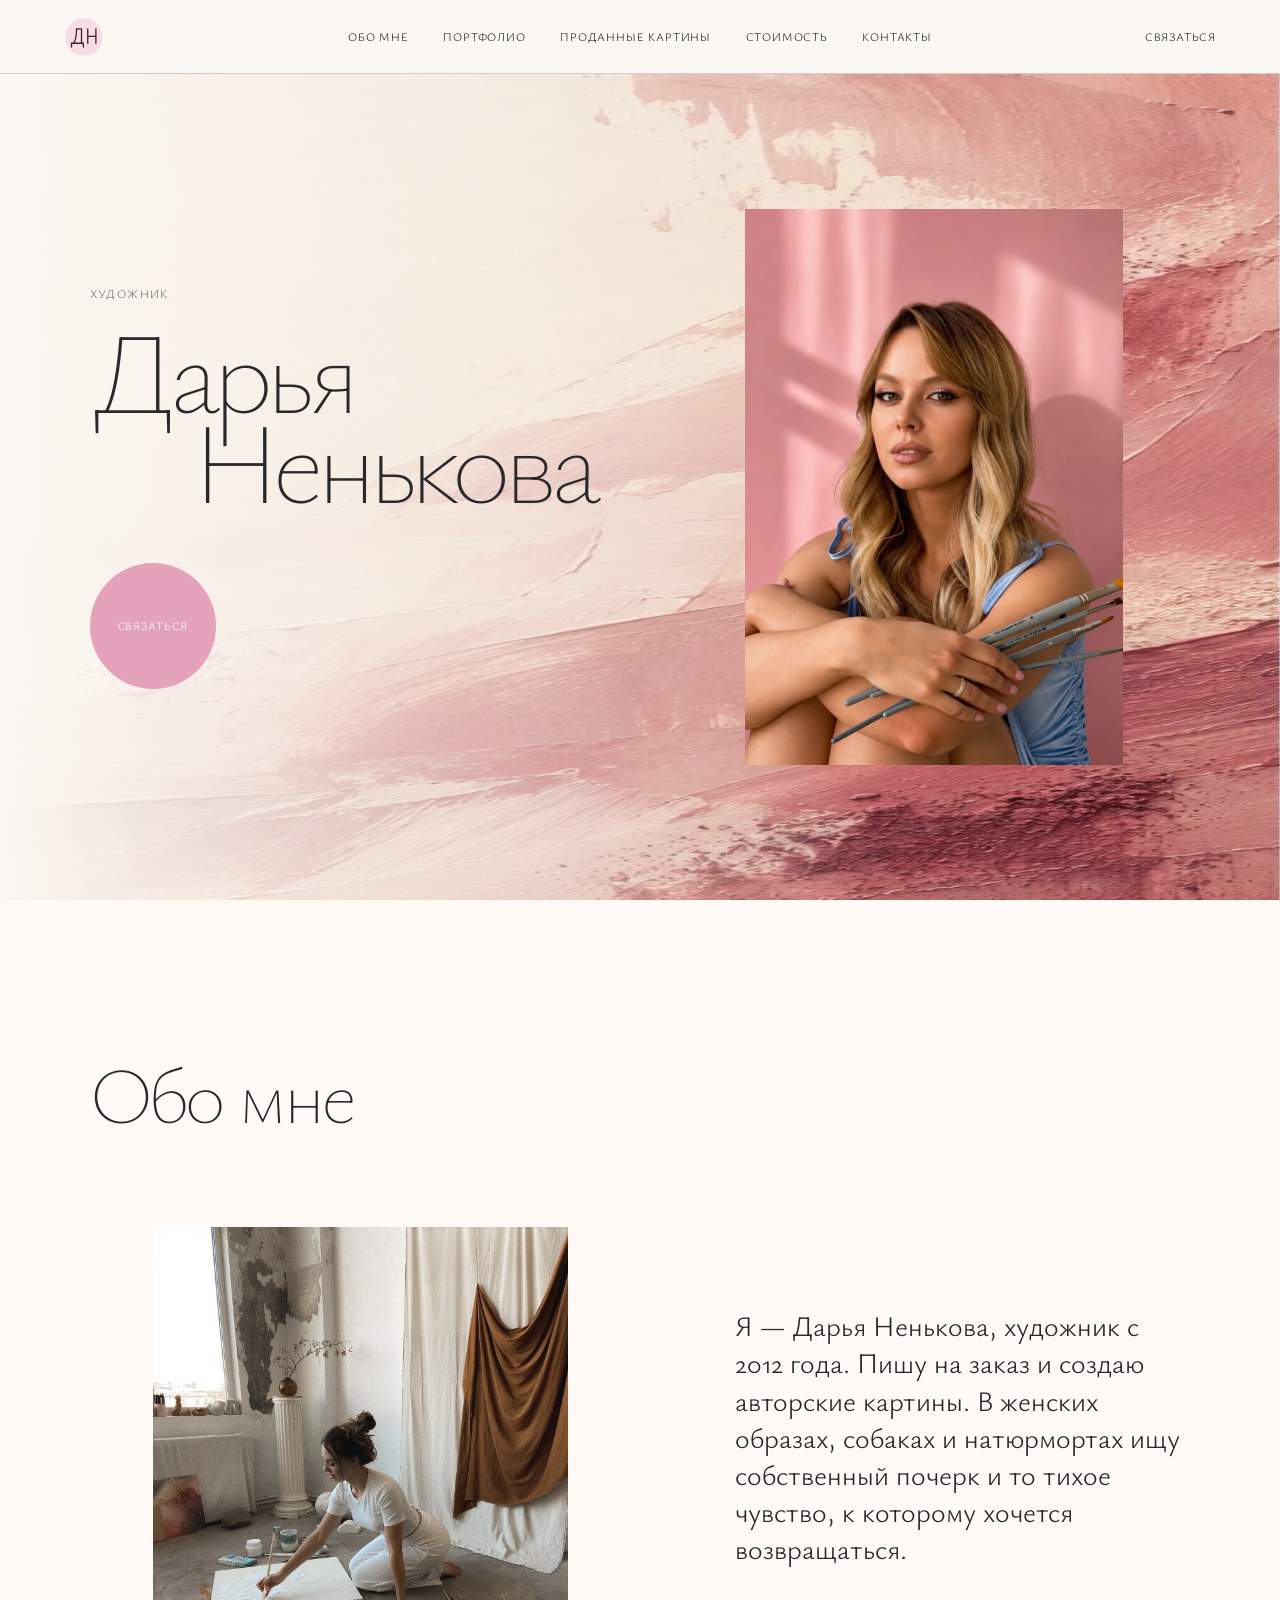
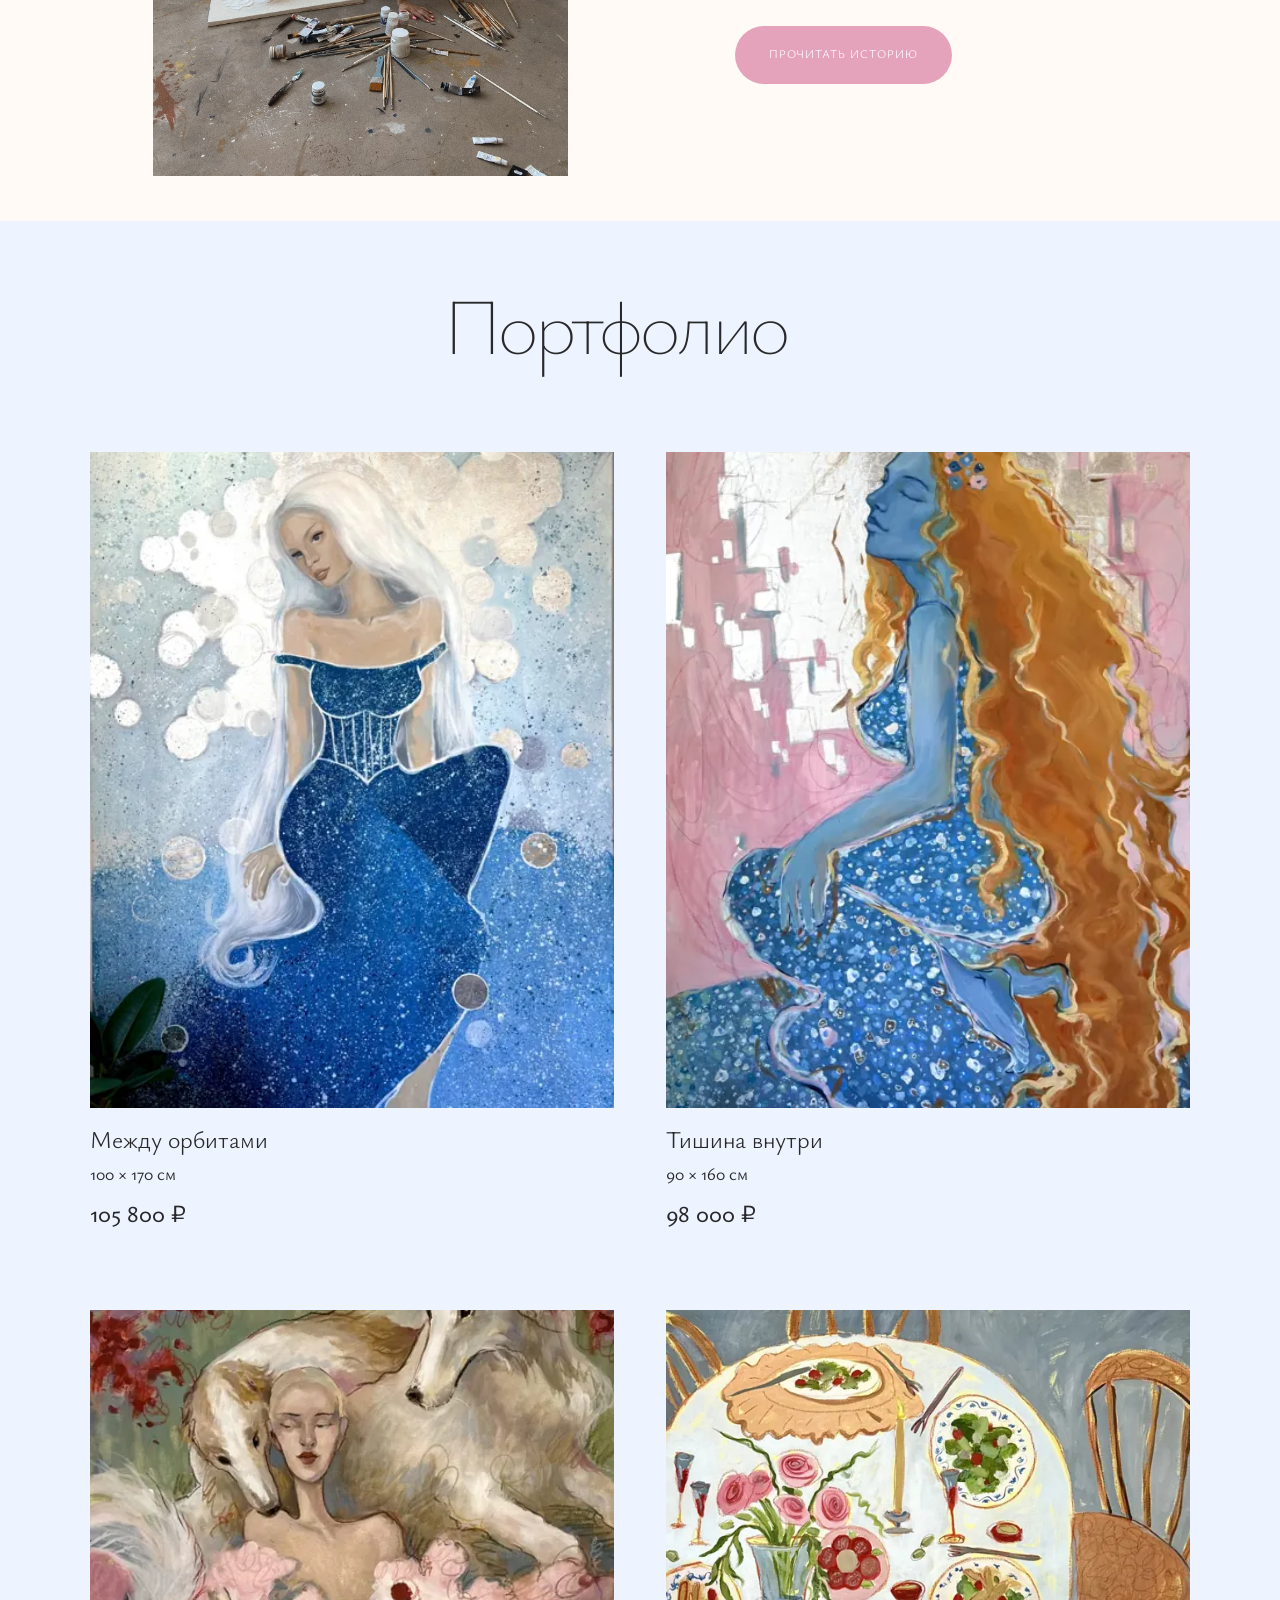
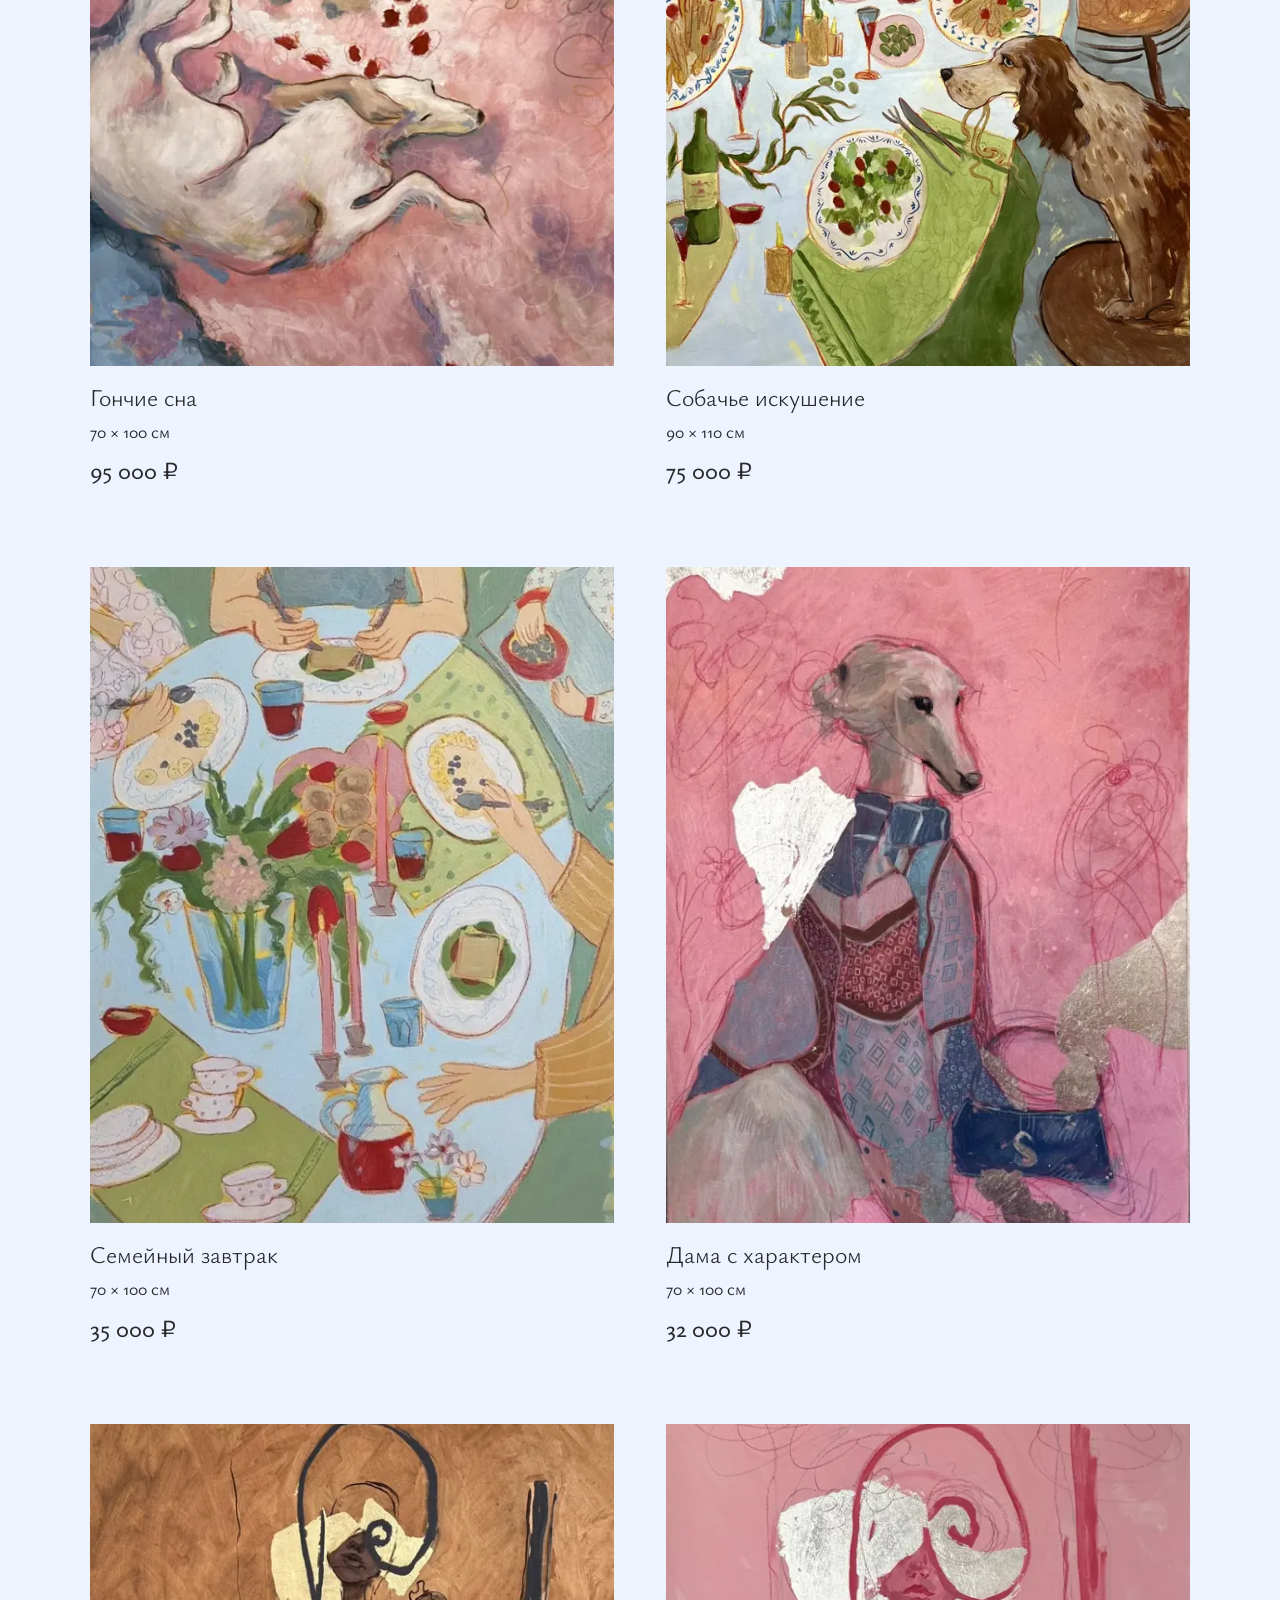
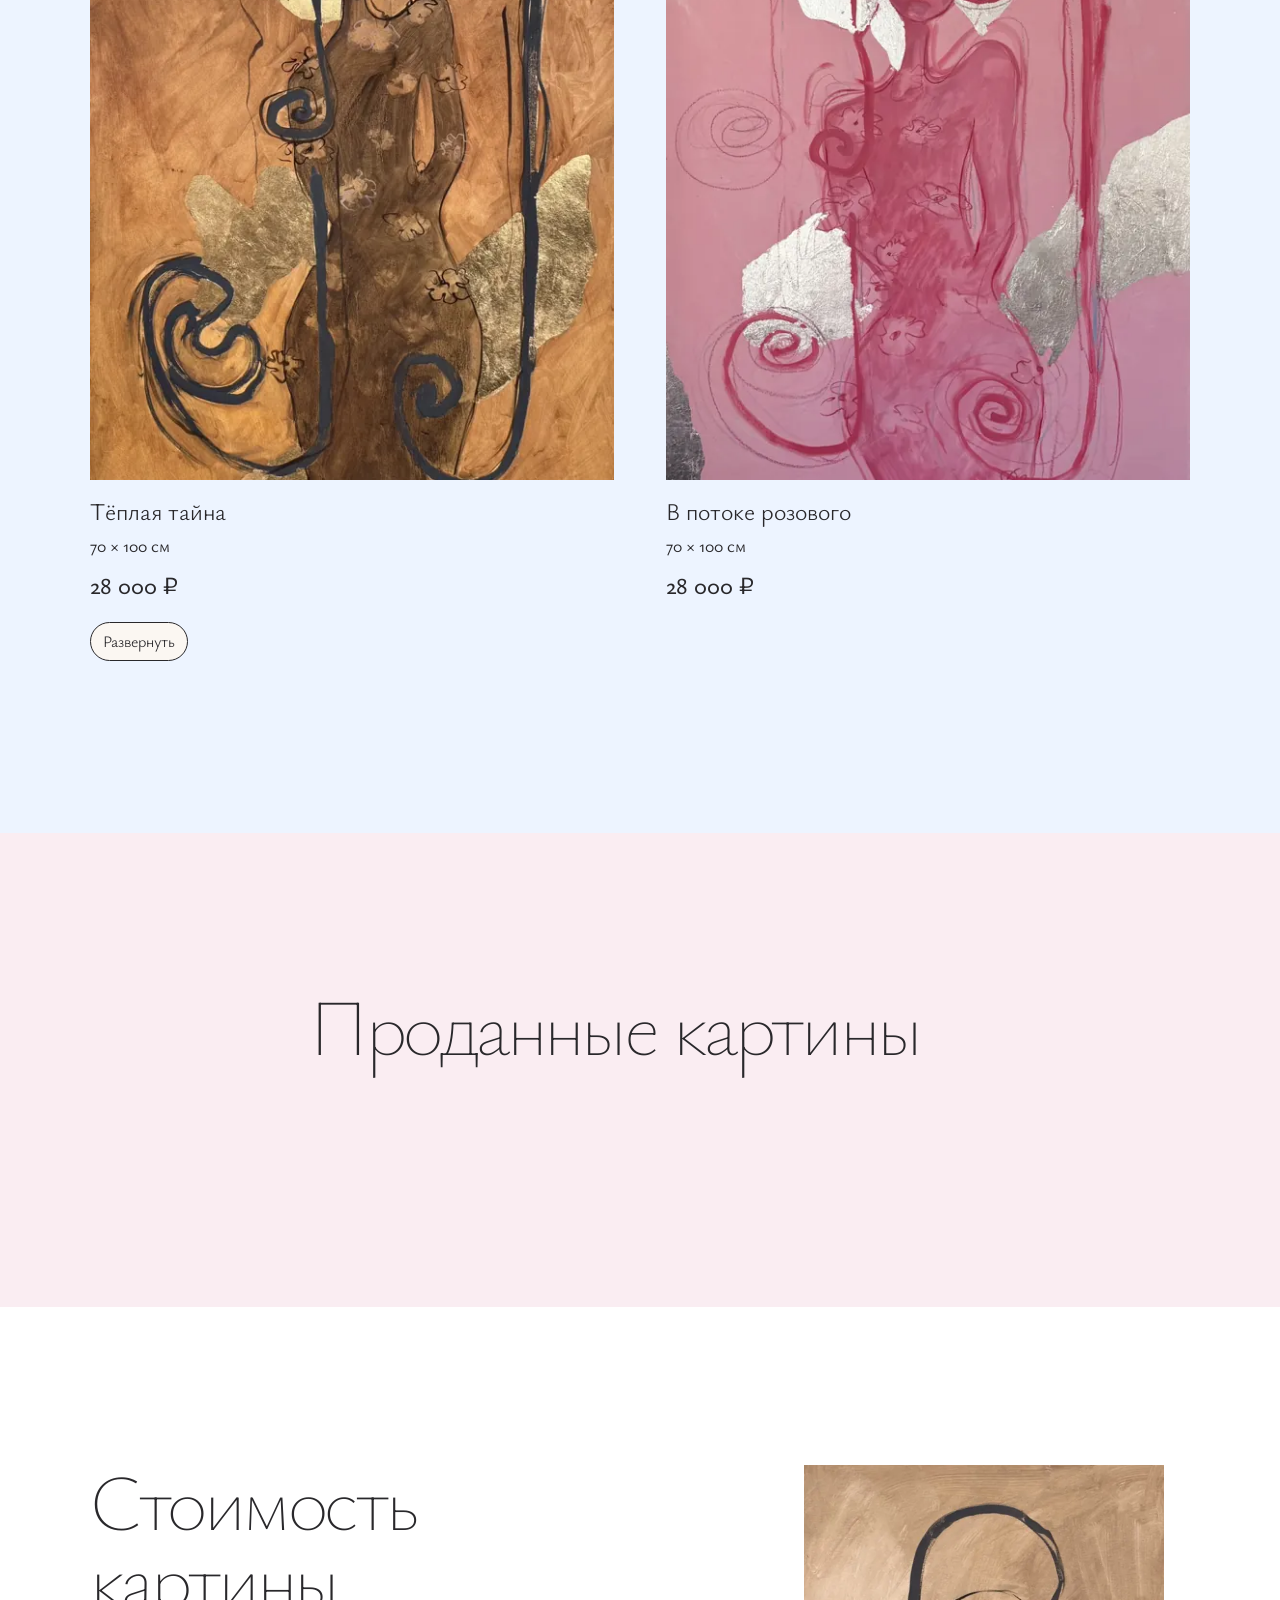
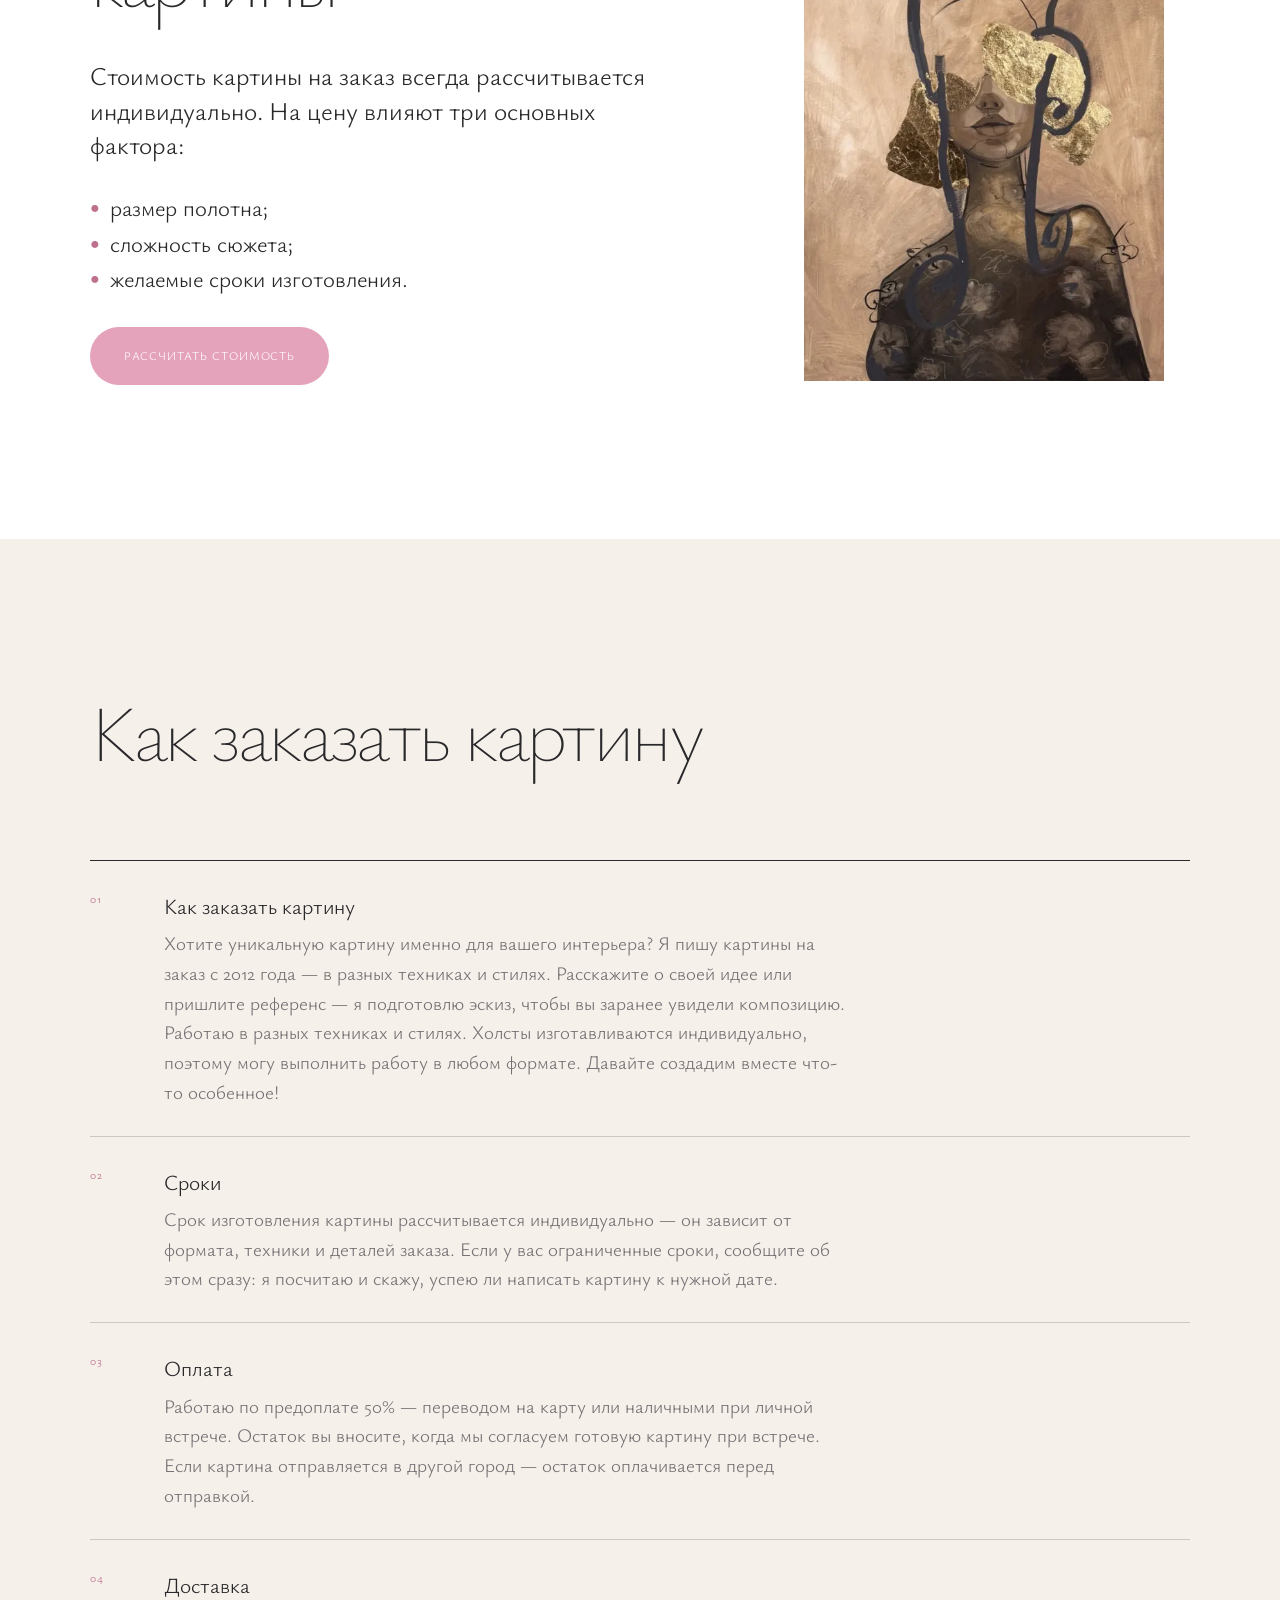
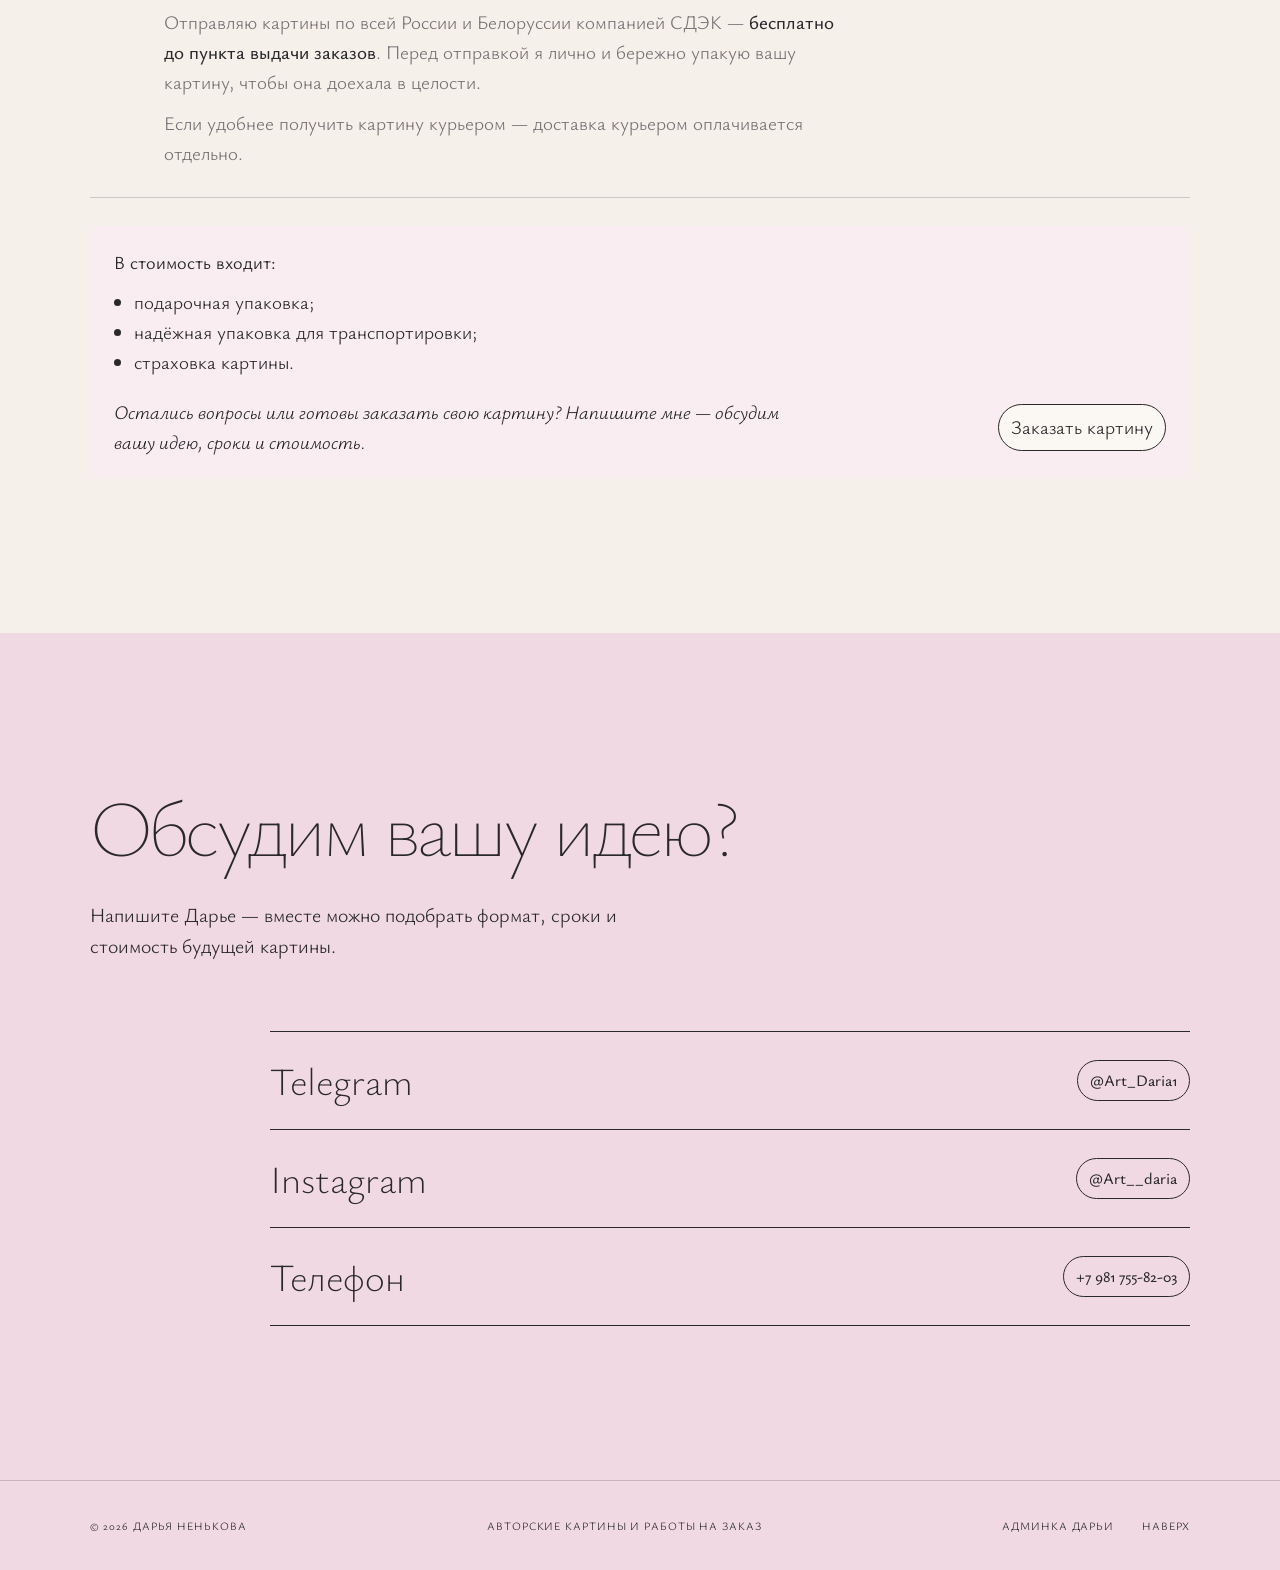
==== commit 4152520e: "Add search metadata and artist mark" ====
--- a/index.html
+++ b/index.html
@@ -4,16 +4,18 @@
   <meta charset="utf-8" />
   <meta name="viewport" content="width=device-width, initial-scale=1, viewport-fit=cover" />
   <meta name="theme-color" content="#fbf7f2" />
-  <meta name="description" content="Дарья Ненькова — художница. Авторские картины и работы на заказ." />
-  <title>Дарья Ненькова — художница</title>
+  <meta name="description" content="Авторские картины Дарьи Неньковой. Посмотрите портфолио и цены, выберите готовую работу или обсудите картину на заказ с художником." />
+  <title>Дарья Ненькова — авторские картины и живопись на заказ</title>
+  <link rel="canonical" href="https://dimashparaga123321-tech.github.io/dimdim/" />
+  <link rel="icon" href="darya-mark.svg" type="image/svg+xml" />
   <link rel="preconnect" href="https://fonts.googleapis.com" />
   <link rel="preconnect" href="https://fonts.gstatic.com" crossorigin />
   <link href="https://fonts.googleapis.com/css2?family=Ysabeau:wght@100..500&display=swap" rel="stylesheet" />
-  <link rel="stylesheet" href="styles.css?v=20261127-2" />
+  <link rel="stylesheet" href="styles.css?v=20261127-6" />
 </head>
 <body>
   <header class="site-header">
-    <a class="brand" href="#top" aria-label="В начало страницы">ДН</a>
+    <a class="brand brand-mark" href="#top" aria-label="Дарья Ненькова — в начало страницы"><img src="darya-mark.svg" width="40" height="40" alt="" /></a>
     <button class="menu-toggle" type="button" aria-expanded="false" aria-controls="site-nav">Меню</button>
     <nav id="site-nav" class="site-nav" aria-label="Основная навигация">
       <a href="#about">Обо мне</a><a href="#portfolio">Портфолио</a><a href="#sold">Проданные картины</a><a href="#pricing">Стоимость</a><a href="#contacts">Контакты</a>
--- a/styles.css
+++ b/styles.css
@@ -346,3 +346,5 @@
 .order-contact-row { display:flex; align-items:center; justify-content:space-between; flex-wrap:wrap; gap:12px 20px; }
 .order-contact-row p { flex:1 1 240px; }
 .catalog-tools[hidden] { display:none; }
+.brand-mark { display: inline-flex; align-items: center; }
+.brand-mark img { display: block; flex: none; }
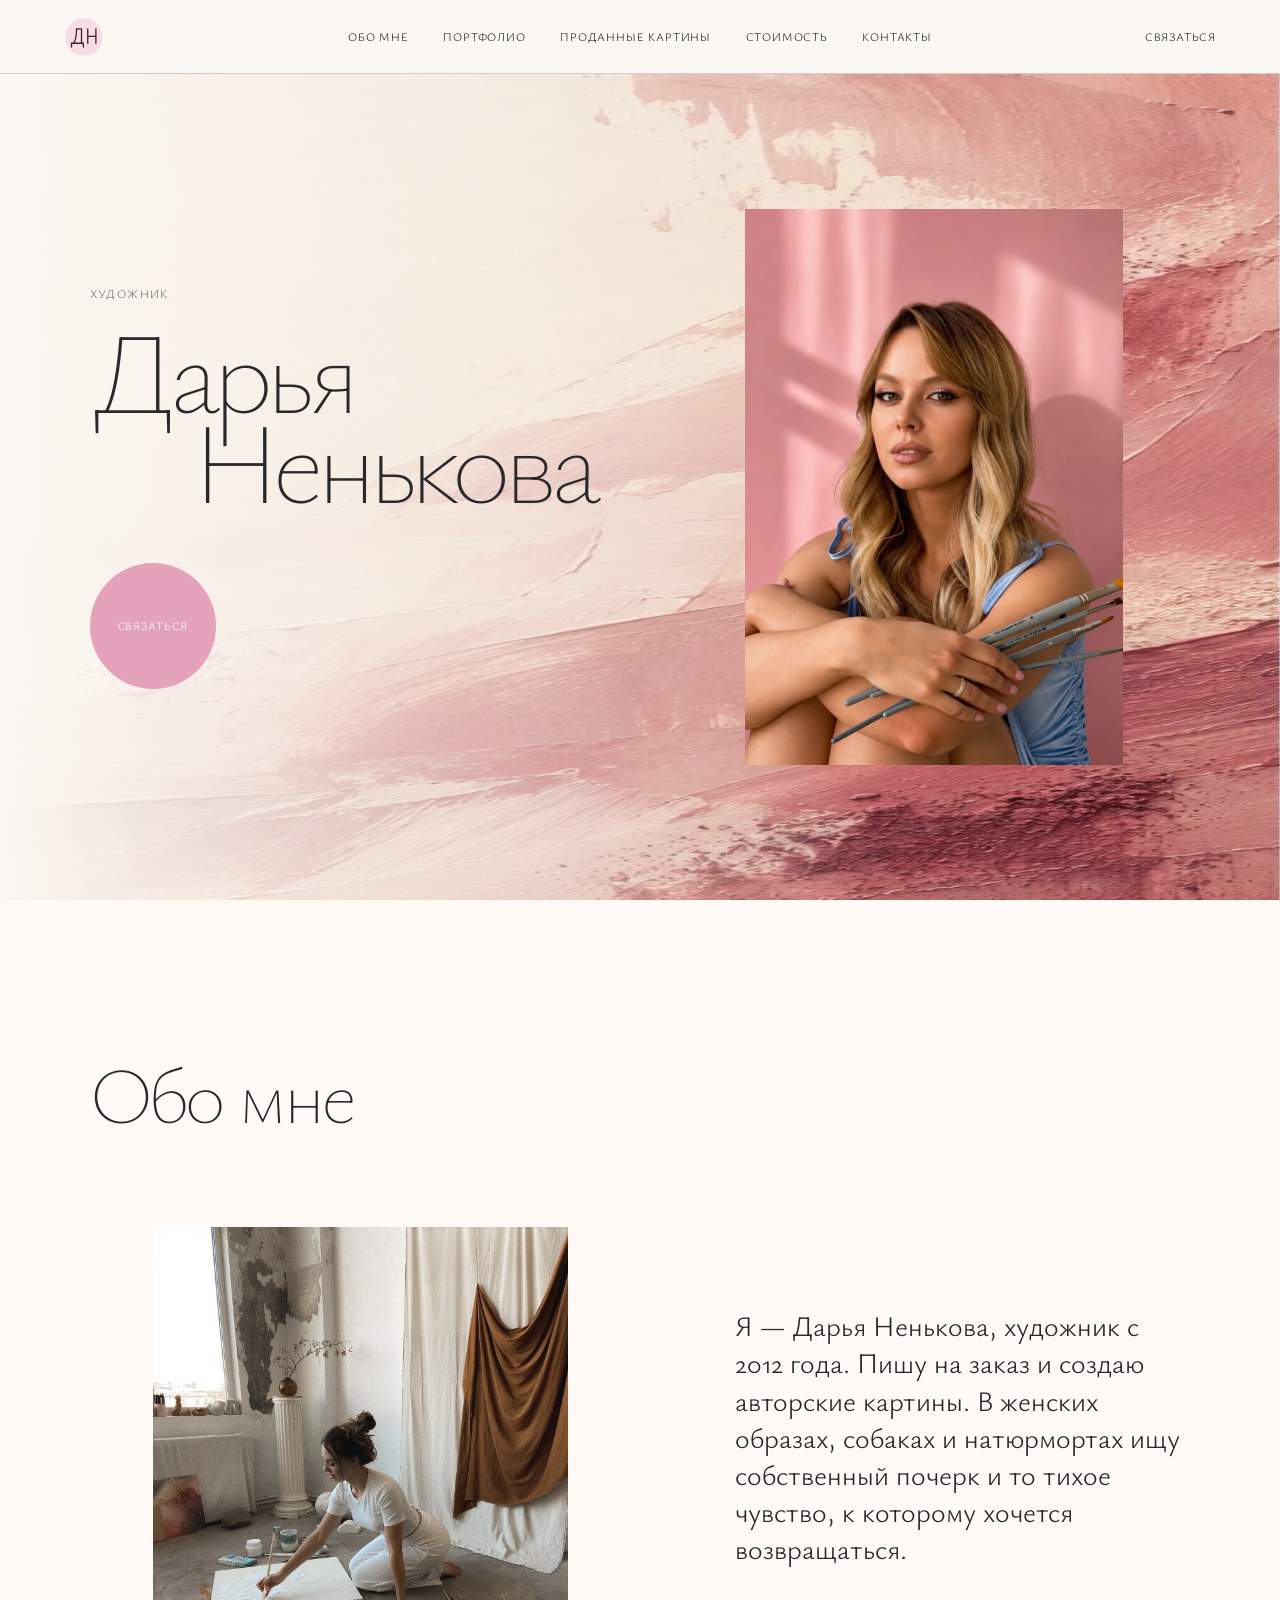
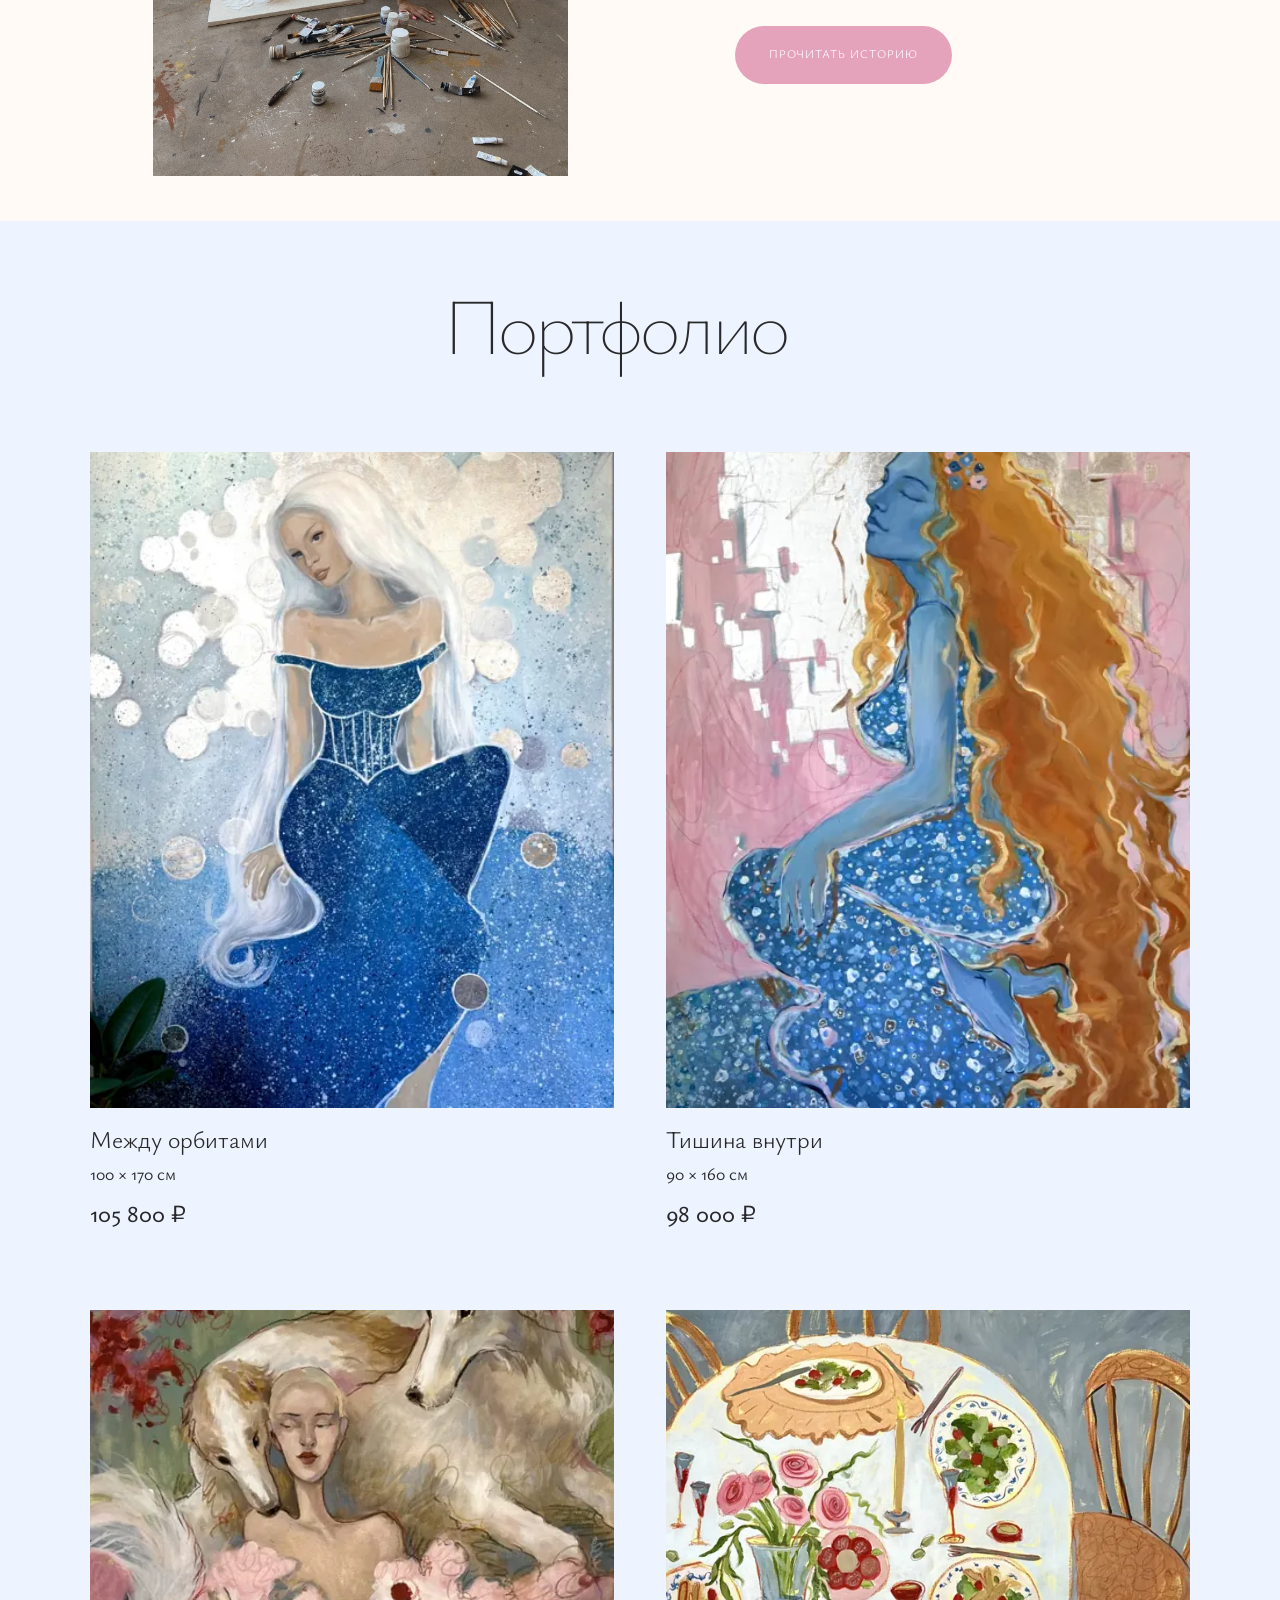
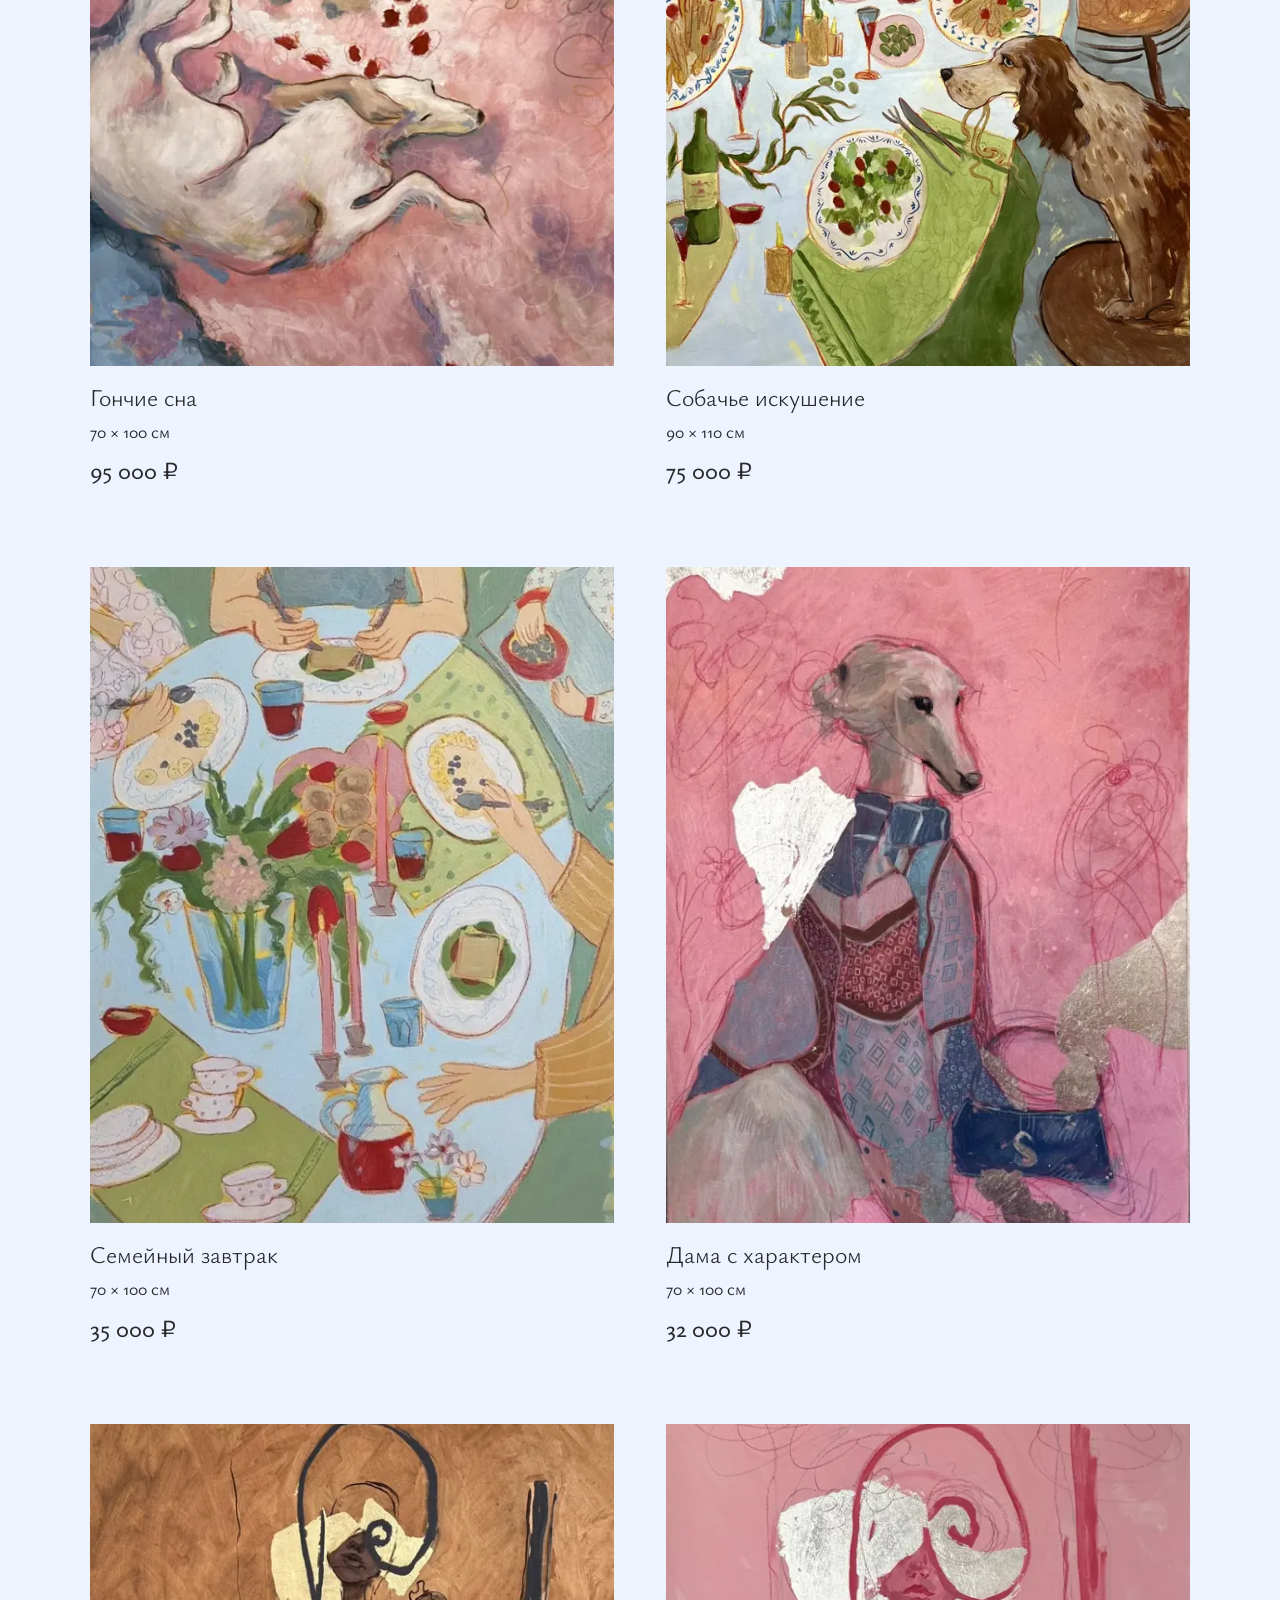
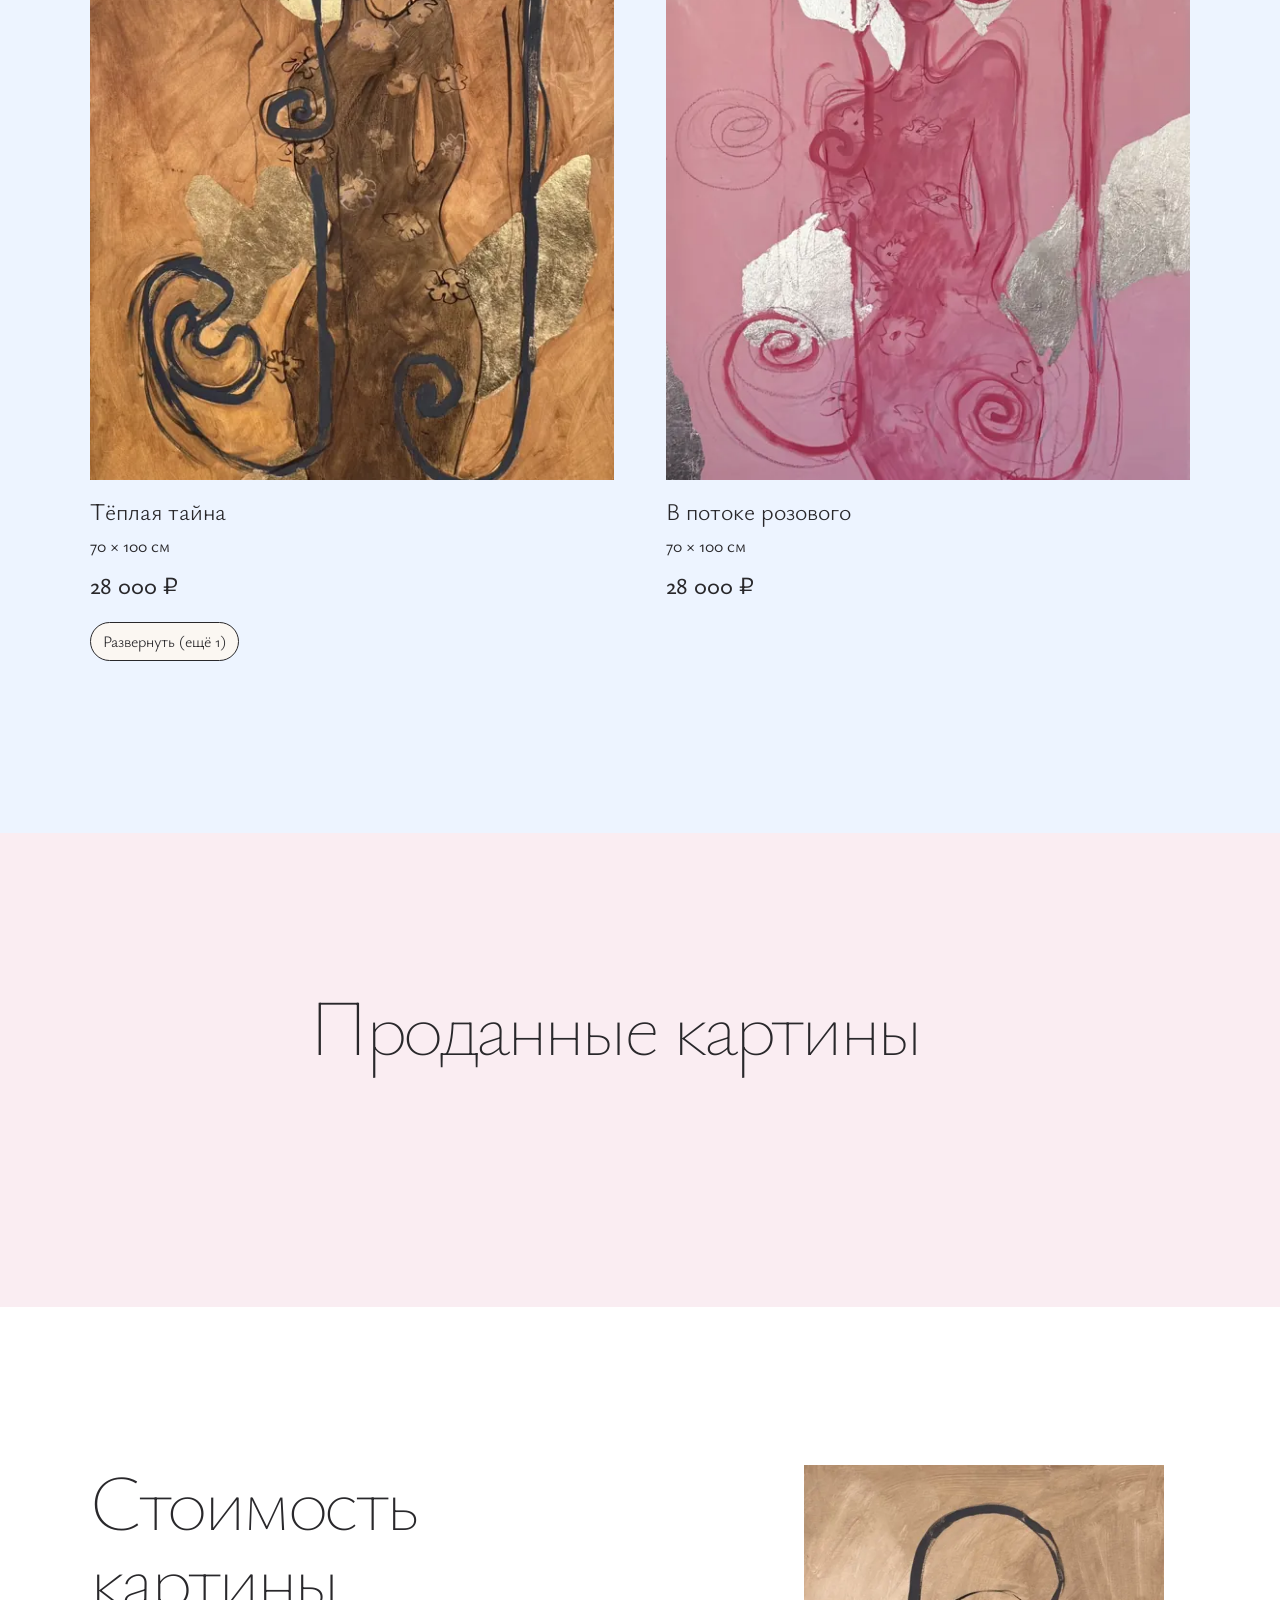
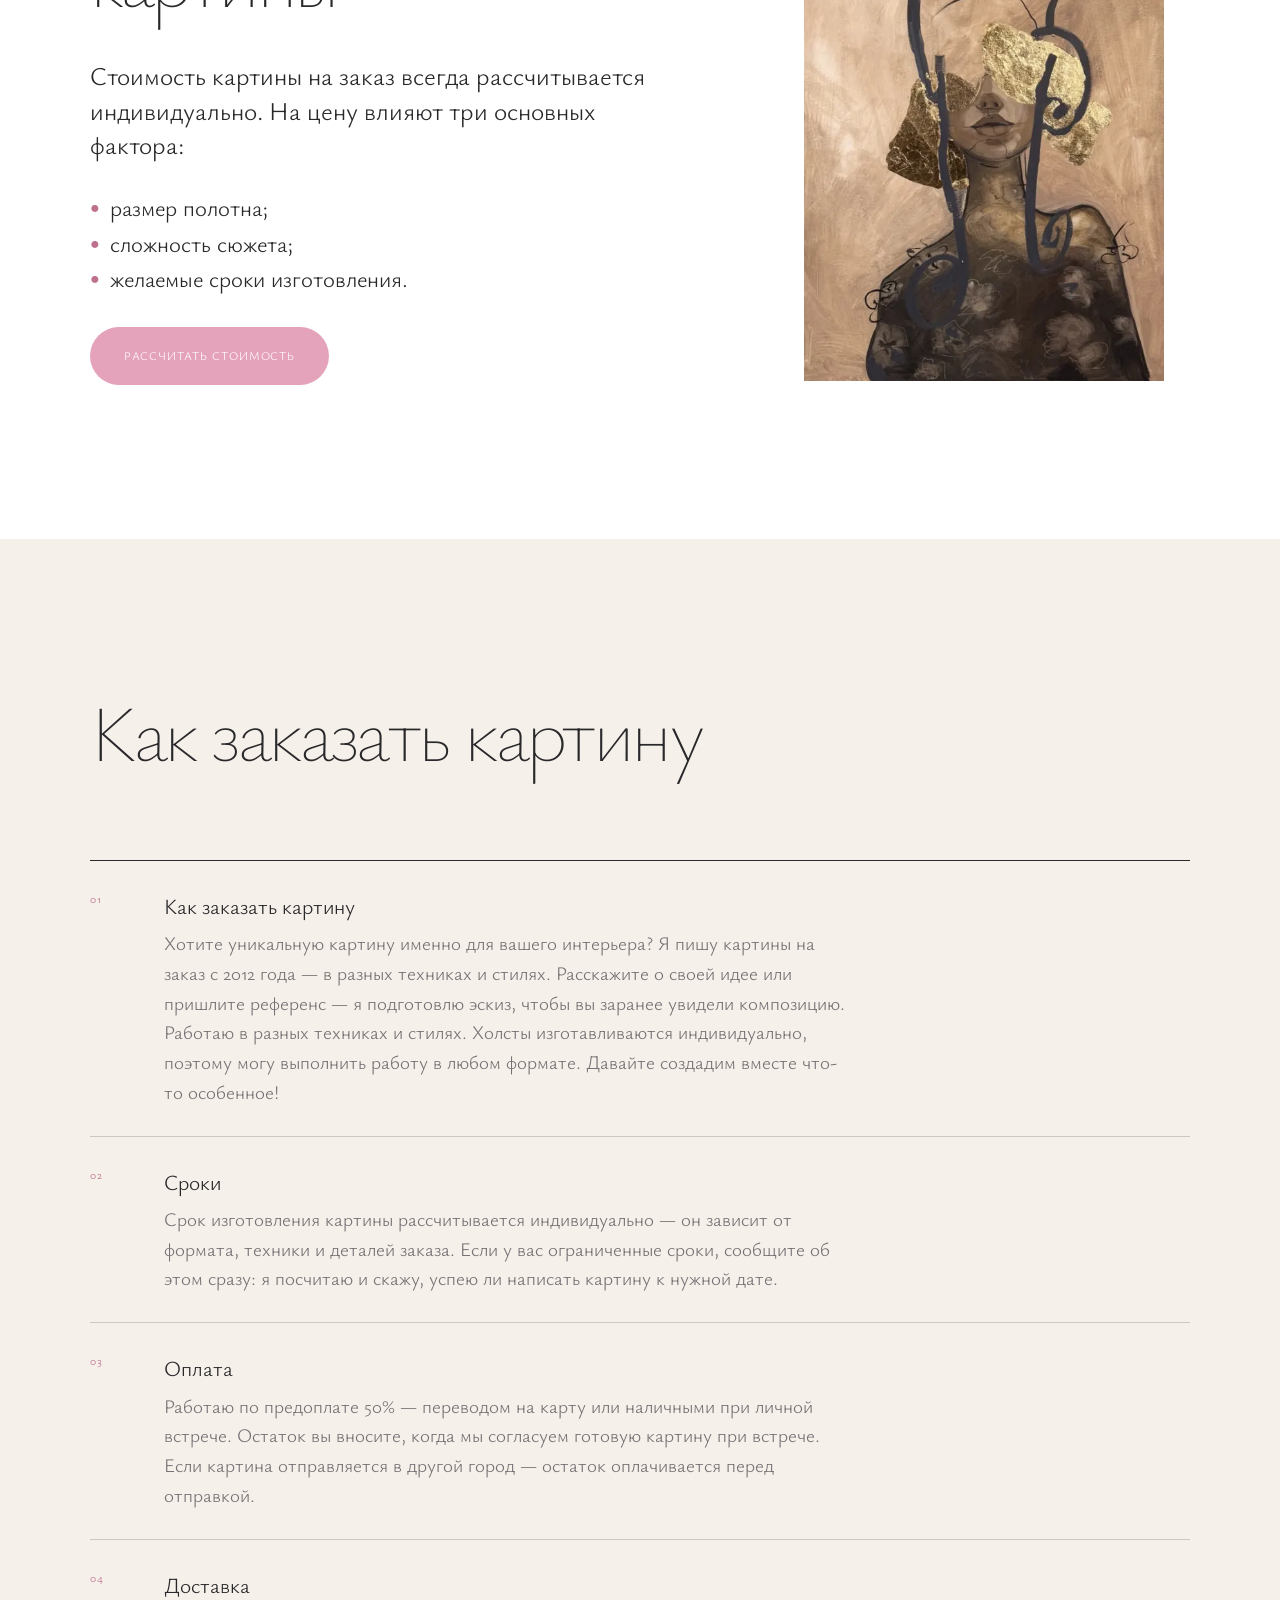
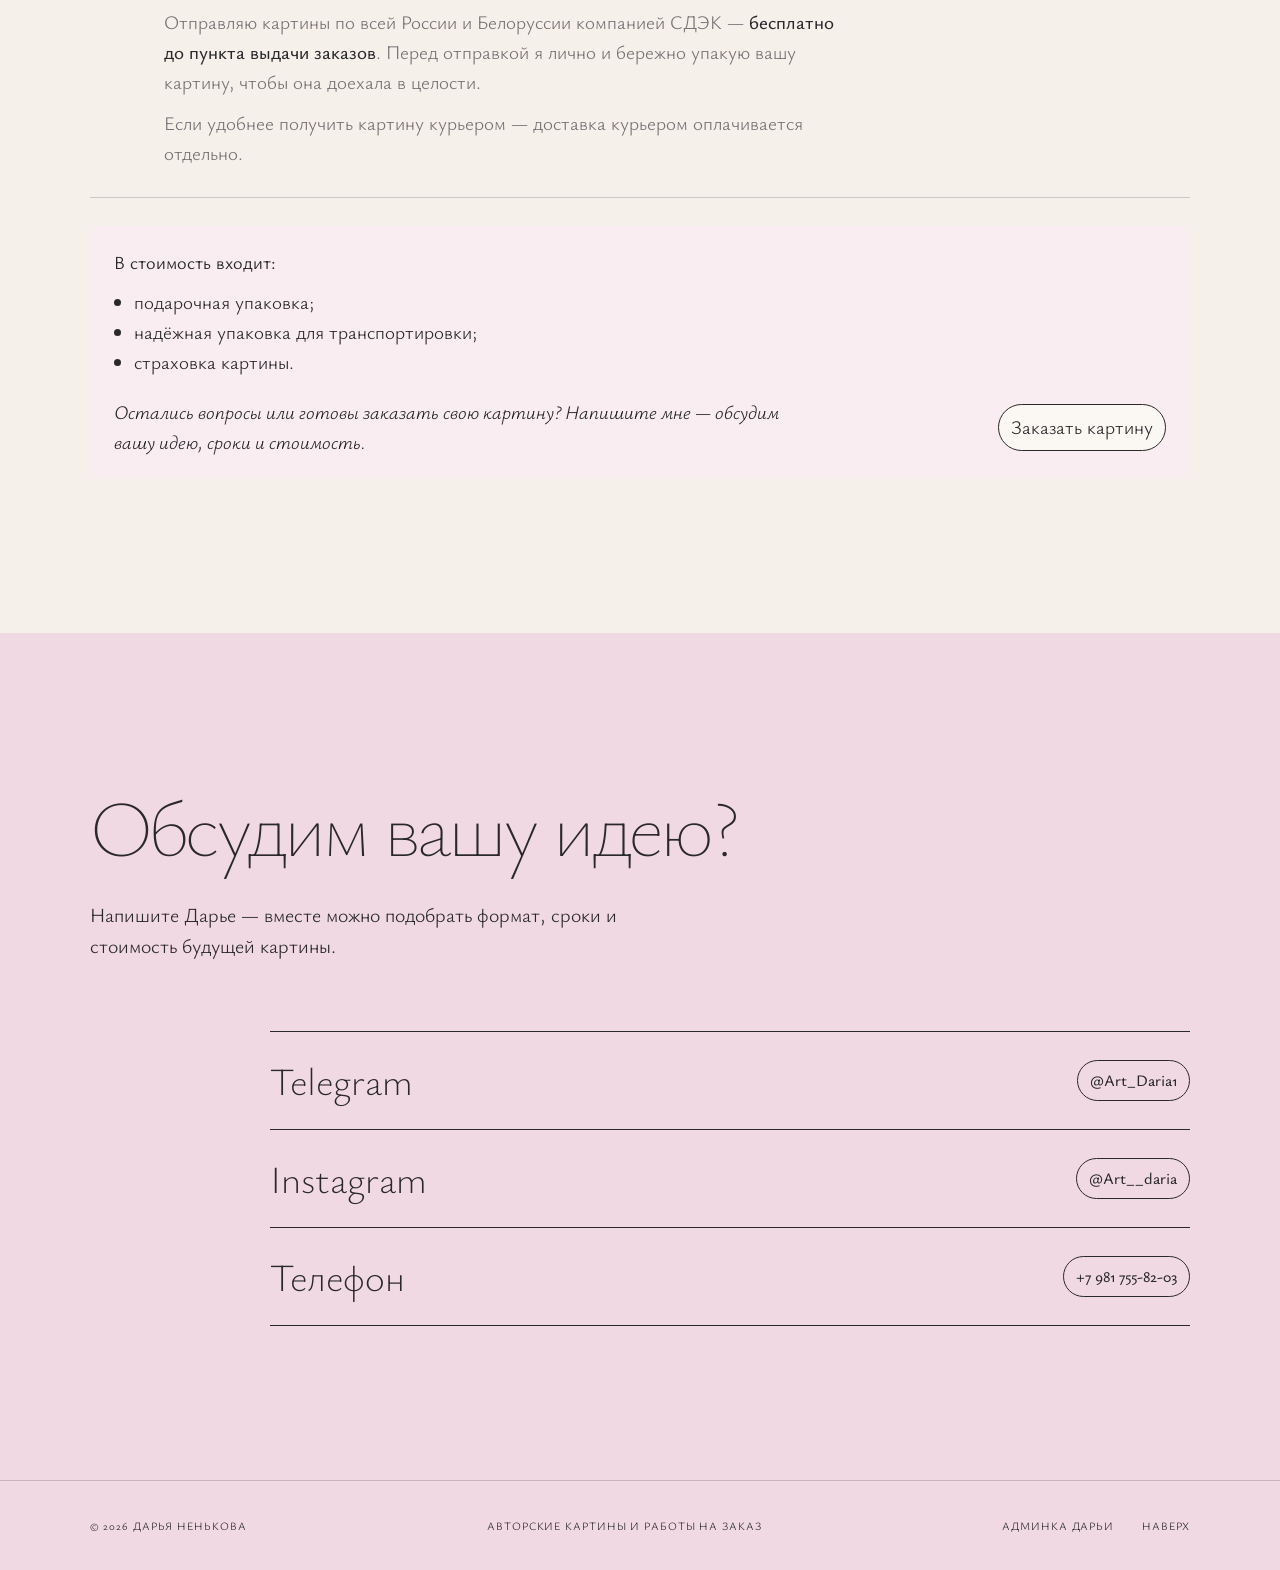
==== commit 2b8bdfaa: "Keep artwork catalog in sync after local publishing" ====
--- a/index.html
+++ b/index.html
@@ -11,7 +11,7 @@
   <link rel="preconnect" href="https://fonts.googleapis.com" />
   <link rel="preconnect" href="https://fonts.gstatic.com" crossorigin />
   <link href="https://fonts.googleapis.com/css2?family=Ysabeau:wght@100..500&display=swap" rel="stylesheet" />
-  <link rel="stylesheet" href="styles.css?v=20261127-6" />
+  <link rel="stylesheet" href="styles.css?v=20261127-9" />
 </head>
 <body>
   <header class="site-header">
@@ -153,9 +153,10 @@
           <div id="dialog-thumbs" class="dialog-thumbs" aria-label="Другие ракурсы"></div>
           <button class="gallery-arrow next" type="button" aria-label="Следующее фото">→</button>
         </div>
+        <p id="dialog-photo-count" aria-live="polite"></p>
       </div>
       <div class="dialog-copy">
-        <p id="dialog-kicker">Авторская работа</p><h2 id="dialog-title">Название картины</h2><p id="dialog-price"></p><p id="dialog-description"></p>
+        <p id="dialog-kicker">Авторская работа</p><h2 id="dialog-title">Название картины</h2><p id="dialog-price"></p>
         <dl><div><dt>Размер</dt><dd id="dialog-size"></dd></div><div><dt>Год</dt><dd id="dialog-year">2026</dd></div><div><dt>Материалы</dt><dd id="dialog-materials">Холст, акрил</dd></div></dl>
         <details id="description-more" class="artwork-description" hidden><summary>Описание <span aria-hidden="true">↓</span></summary><div class="description-reveal"><p id="description-rest"></p></div></details>
         <button type="button" class="dialog-contact" data-artwork-contact>Заказать</button>
@@ -163,9 +164,8 @@
     </div>
   </dialog>
 
-  <dialog id="portfolio-artwork" class="work-dialog" aria-label="Картина"></dialog>
   <script src="artwork-pages.js?v=20261127-4"></script>
   <script src="artwork-contact.js"></script>
-  <script src="script.js?v=20261127-5"></script>
+  <script src="script.js?v=20261127-11"></script>
 </body>
 </html>
--- a/styles.css
+++ b/styles.css
@@ -321,6 +321,7 @@
 .catalog-tools button:active { background: var(--ink); color: white; transform: scale(.97); }
 #portfolio-artwork .artwork-description > summary { display: none; }
 #description-more > summary { color: white; margin-block: 0 12px; }
+#description-more[hidden] { display: none; }
 #description-more > summary span { opacity: 0; transform: translateY(-4px); transition: opacity .2s, transform .2s; }
 #description-more[open] > summary span { opacity: 1; transform: translateY(0); }
 #dialog-description:empty, .dialog-copy dl > [hidden] { display: none; }
@@ -348,3 +349,24 @@
 .catalog-tools[hidden] { display:none; }
 .brand-mark { display: inline-flex; align-items: center; }
 .brand-mark img { display: block; flex: none; }
+#work-dialog .dialog-layout {
+  width: 100%;
+  grid-template-columns: minmax(0, 1.4fr) minmax(0, 1fr);
+  gap: clamp(10px, 2vw, 24px);
+}
+#work-dialog .dialog-gallery, #work-dialog .dialog-copy { min-width:0; }
+#work-dialog .dialog-copy { overflow-wrap:anywhere; }
+#work-dialog .dialog-gallery > img {
+  width: 100%;
+  max-width: 100%;
+  height: clamp(160px, 56dvh, 640px);
+  max-height: none;
+  object-fit: contain;
+}
+#dialog-photo-count { margin:4px 0 0; text-align:center; font-size:.95rem; }
+.gallery-controls[hidden] + #dialog-photo-count { display:none; }
+@media (max-width: 720px) {
+  #work-dialog .dialog-layout { grid-template-columns: minmax(0, 1.16fr) minmax(0, 1fr); }
+  #work-dialog .dialog-gallery > img { height: min(42dvh, 280px); }
+  #work-dialog .gallery-controls { grid-template-columns:44px minmax(0,1fr) 44px; gap:3px; }
+}
